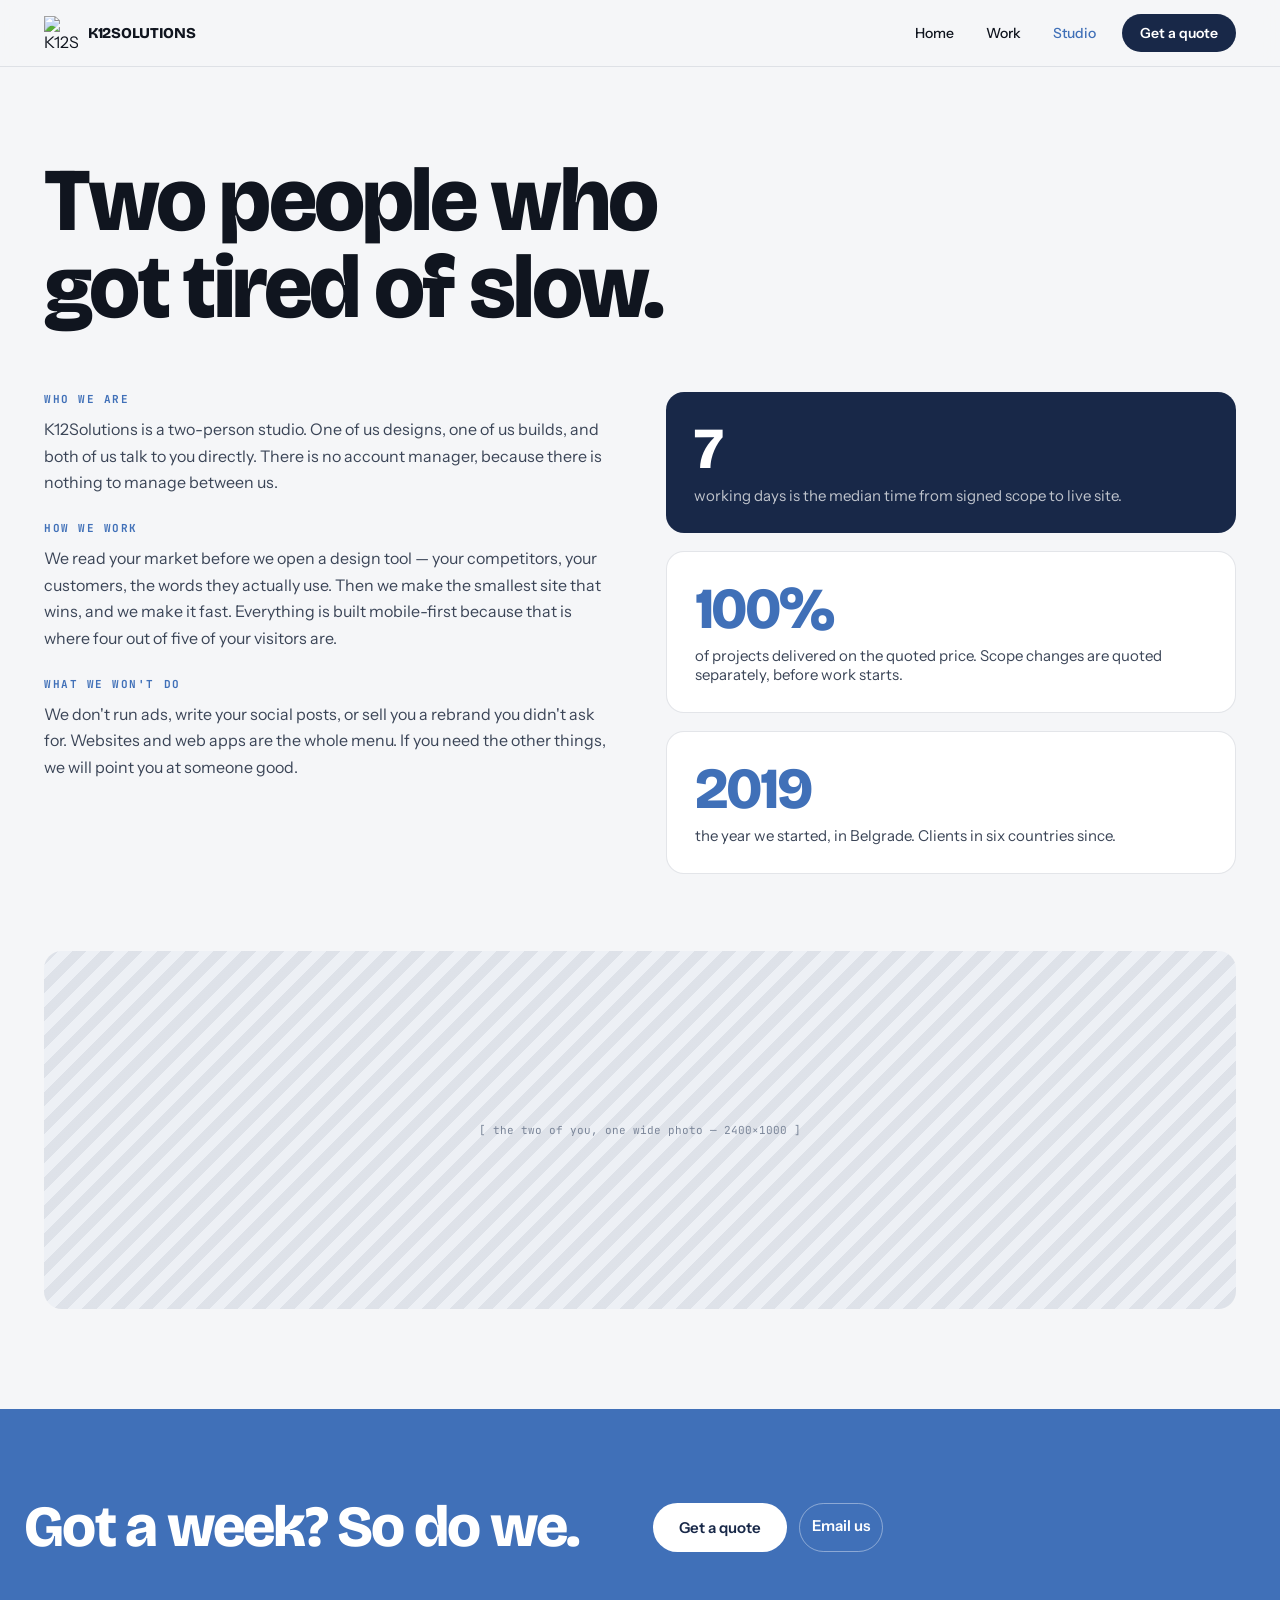
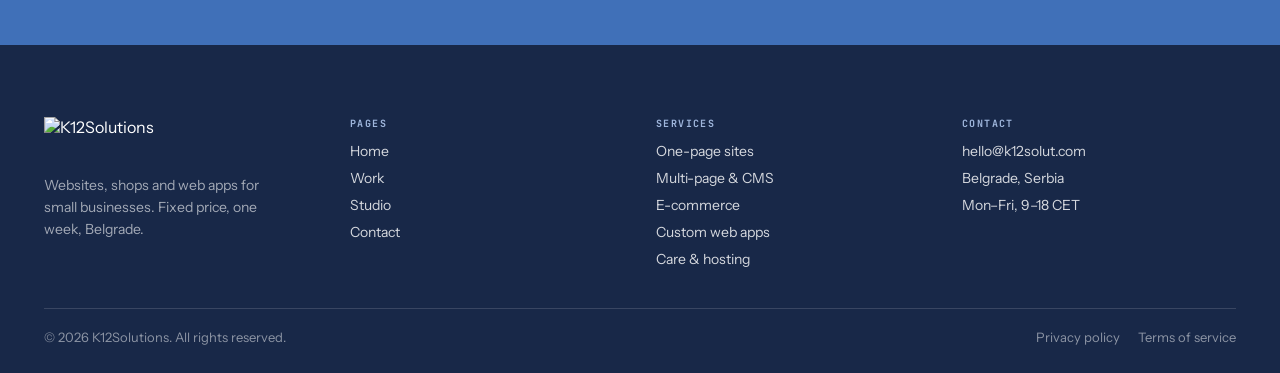
==== about.html @ 93b6abfe "Add files via upload" ====
<!DOCTYPE html>
<html lang="en">
<head>
<meta charset="utf-8">
<meta name="viewport" content="width=device-width, initial-scale=1">
<title>Studio — K12Solutions</title>
<meta name="description" content="About the two-person studio behind K12Solutions.">
<link rel="preconnect" href="https://fonts.googleapis.com">
<link rel="preconnect" href="https://fonts.gstatic.com" crossorigin>
<link href="https://fonts.googleapis.com/css2?family=Bricolage+Grotesque:opsz,wght@12..96,600;12..96,700;12..96,800&family=Instrument+Sans:wght@400;500;600&family=JetBrains+Mono:wght@500;700&display=swap" rel="stylesheet">
<link rel="stylesheet" href="style.css">
</head>
<body>
<div class="page-wrap">
<header class="site-header">
<div class="header-inner">
<a href="index.html" class="logo">
<img src="assets/k12-mark.png" alt="K12Solutions" class="logo-mark">
<span class="logo-text">K12SOLUTIONS</span>
</a>
<nav class="nav-desktop">
<a href="index.html" class="nav-link">Home</a>
<a href="work.html" class="nav-link">Work</a>
<a href="about.html" class="nav-link is-active">Studio</a>
<a href="contact.html" class="nav-cta">Get a quote</a>
</nav>
<button class="nav-toggle" aria-label="Toggle menu">
<span class="nav-toggle-bars">
<span class="nav-toggle-bar"></span>
<span class="nav-toggle-bar"></span>
<span class="nav-toggle-bar"></span>
</span>
</button>
</div>
<nav class="nav-mobile">
<a href="index.html" class="nav-mobile-link">Home</a>
<a href="work.html" class="nav-mobile-link">Work</a>
<a href="about.html" class="nav-mobile-link is-active">Studio</a>
<a href="contact.html" class="nav-mobile-cta">Get a quote</a>
</nav>
</header>
<main class="container page-main">
<h1 class="page-title about-title">Two people who got tired of slow.</h1>
<div class="about-grid">
<div class="about-col">
<div><div class="about-block-tag">Who we are</div><p class="about-block-text">K12Solutions is a two-person studio. One of us designs, one of us builds, and both of us talk to you directly. There is no account manager, because there is nothing to manage between us.</p></div>
<div><div class="about-block-tag">How we work</div><p class="about-block-text">We read your market before we open a design tool &mdash; your competitors, your customers, the words they actually use. Then we make the smallest site that wins, and we make it fast. Everything is built mobile-first because that is where four out of five of your visitors are.</p></div>
<div><div class="about-block-tag">What we won't do</div><p class="about-block-text">We don't run ads, write your social posts, or sell you a rebrand you didn't ask for. Websites and web apps are the whole menu. If you need the other things, we will point you at someone good.</p></div>
</div>
<div class="about-stats">
<div class="stat-card is-dark"><div class="stat-card-num">7</div><p class="stat-card-text">working days is the median time from signed scope to live site.</p></div>
<div class="stat-card is-light"><div class="stat-card-num">100%</div><p class="stat-card-text">of projects delivered on the quoted price. Scope changes are quoted separately, before work starts.</p></div>
<div class="stat-card is-light"><div class="stat-card-num">2019</div><p class="stat-card-text">the year we started, in Belgrade. Clients in six countries since.</p></div>
</div>
</div>
<div class="about-photo"><span class="about-photo-label">[ the two of you, one wide photo &mdash; 2400&times;1000 ]</span></div>
</main><section class="cta-section">
<div class="cta-inner">
<h2 class="cta-title">Got a week? So do we.</h2>
<div class="cta-actions">
<a href="contact.html" class="btn btn-light">Get a quote</a>
<a href="mailto:hello@k12solut.com" class="btn btn-outline-light">Email us</a>
</div>
</div>
</section>
<footer class="site-footer">
<div class="container footer-inner">
<div class="footer-grid">
<div>
<img src="assets/k12-wordmark-white.png" alt="K12Solutions" class="footer-logo">
<p class="footer-tagline">Websites, shops and web apps for small businesses. Fixed price, one week, Belgrade.</p>
</div>
<div>
<div class="footer-col-title">Pages</div>
<ul class="footer-links">
<li><a href="index.html">Home</a></li>
<li><a href="work.html">Work</a></li>
<li><a href="about.html">Studio</a></li>
<li><a href="contact.html">Contact</a></li>
</ul>
</div>
<div>
<div class="footer-col-title">Services</div>
<ul class="footer-links">
<li>One-page sites</li><li>Multi-page &amp; CMS</li><li>E-commerce</li><li>Custom web apps</li><li>Care &amp; hosting</li>
</ul>
</div>
<div>
<div class="footer-col-title">Contact</div>
<ul class="footer-links">
<li><a href="mailto:hello@k12solut.com">hello@k12solut.com</a></li>
<li>Belgrade, Serbia</li><li>Mon&ndash;Fri, 9&ndash;18 CET</li>
</ul>
</div>
</div>
<div class="footer-bottom">
<span>&copy; 2026 K12Solutions. All rights reserved.</span>
<span class="footer-legal"><a href="#">Privacy policy</a><a href="#">Terms of service</a></span>
</div>
</div>
</footer>
</div>
<script src="script.js"></script>
</body>
</html>
---- style.css ----
:root{
  --ink:#10151F; --ink-soft:#3B4557; --muted:#5A6478; --muted-2:#7A8598;
  --bg:#F5F6F8; --card:#fff; --line:rgba(24,40,72,.12); --line-soft:rgba(24,40,72,.1);
  --navy:#182848; --blue:#4070B8; --blue-pale:#9FB6DC; --blue-mist:#EDF0F5;
  --font-display:'Bricolage Grotesque',system-ui,sans-serif;
  --font-body:'Instrument Sans',system-ui,sans-serif;
  --font-mono:'JetBrains Mono',monospace;
}
*{box-sizing:border-box}
body{margin:0;background:var(--bg);color:var(--ink);font-family:var(--font-body);-webkit-font-smoothing:antialiased}
a{color:var(--blue);text-decoration:none}
a:hover{color:var(--navy)}
h1,h2,h3,h4{margin:0;font-family:var(--font-display);font-weight:800;letter-spacing:-.03em;line-height:.98;text-wrap:balance}
p{margin:0;text-wrap:pretty}
ul{margin:0;padding:0;list-style:none}
img{max-width:100%}
.page-wrap{max-width:100%;overflow-x:hidden}
.container{max-width:1240px;margin:0 auto;padding:0 24px}
.btn{display:inline-block;font-size:15px;font-weight:600;padding:15px 26px;border-radius:999px;cursor:pointer;border:0;text-align:center}
.btn-primary{color:#fff;background:var(--blue)}
.btn-primary:hover{background:var(--navy);color:#fff}
.btn-secondary{color:var(--navy);border:1.5px solid rgba(24,40,72,.2);background:transparent;padding:13.5px 24.5px}
.btn-secondary:hover{border-color:var(--navy);background:#fff;color:var(--navy)}
.btn-light{color:var(--navy);background:#fff}
.btn-light:hover{background:var(--blue-pale);color:var(--navy)}
.btn-outline-light{color:#fff;border:1.5px solid rgba(255,255,255,.4);background:transparent;padding:12px}
.btn-outline-light:hover{background:#fff;color:var(--navy)}
.tag{font-family:var(--font-mono);font-size:11px;font-weight:700;letter-spacing:.14em;text-transform:uppercase;color:var(--blue)}
.tag-light{color:var(--blue-pale)}

/* Header */
.site-header{position:sticky;top:0;z-index:50;background:rgba(245,246,248,.88);backdrop-filter:blur(14px);border-bottom:1px solid var(--line-soft)}
.header-inner{max-width:1240px;margin:0 auto;padding:14px clamp(14px,4vw,24px);display:flex;align-items:center;justify-content:space-between;gap:12px 20px;flex-wrap:wrap;row-gap:8px}
.logo{display:flex;align-items:center;gap:10px;color:var(--ink);flex:none}
.logo-mark{width:34px;height:34px;display:block}
.logo-text{font-family:var(--font-display);font-weight:800;font-size:15px;letter-spacing:-.02em}
.nav-desktop{display:flex;align-items:center;gap:8px;flex-wrap:wrap;flex:1;justify-content:flex-end;min-width:0}
.nav-link{font-size:14px;font-weight:500;color:var(--ink);padding:8px 12px;border-radius:8px}
.nav-link:hover{background:rgba(64,112,184,.1);color:var(--blue)}
.nav-link.is-active{color:var(--blue)}
.nav-cta{margin-left:6px;font-size:14px;font-weight:600;color:#fff;background:var(--navy);padding:10px 18px;border-radius:999px}
.nav-cta:hover{background:var(--blue);color:#fff}
.nav-toggle{display:none;align-items:center;justify-content:center;width:40px;height:40px;border-radius:8px;border:1px solid rgba(24,40,72,.16);background:#fff;cursor:pointer;flex:none}
.nav-toggle-bars{display:flex;flex-direction:column;gap:5px;width:18px}
.nav-toggle-bar{height:2px;background:var(--navy);border-radius:2px;transition:transform .2s,opacity .2s}
.nav-mobile{display:none;flex-direction:column;padding:8px 16px 16px;border-top:1px solid var(--line-soft);background:var(--bg)}
.nav-mobile-link{font-size:16px;font-weight:500;color:var(--ink);padding:14px 8px;border-radius:8px}
.nav-mobile-link:hover{background:rgba(64,112,184,.1);color:var(--blue)}
.nav-mobile-cta{margin-top:6px;text-align:center;font-size:15px;font-weight:600;color:#fff;background:var(--navy);padding:13px 18px;border-radius:999px}
.nav-mobile-cta:hover{background:var(--blue);color:#fff}
body.menu-open .nav-mobile{display:flex}
@media (max-width:840px){
  .nav-desktop{display:none}
  .nav-toggle{display:flex}
}

/* Hero */
.hero{padding:clamp(48px,8vw,104px) 24px clamp(32px,5vw,56px)}
.hero-badge{display:flex;align-items:center;gap:10px;margin-bottom:26px}
.hero-dot{width:7px;height:7px;border-radius:50%;background:var(--blue)}
.hero-title{font-size:clamp(44px,8.6vw,116px);max-width:14ch}
.hero-row{display:grid;grid-template-columns:repeat(auto-fit,minmax(260px,1fr));gap:28px;margin-top:34px;align-items:end}
.hero-lede{font-size:clamp(16px,1.5vw,19px);line-height:1.5;color:var(--ink-soft);max-width:46ch}
.hero-actions{display:flex;gap:12px;flex-wrap:wrap}

/* Feature banner */
.feature-banner{position:relative;border-radius:20px;overflow:hidden;background:var(--navy);color:#fff}
.feature-media{height:clamp(240px,38vw,460px);background-image:repeating-linear-gradient(135deg,rgba(255,255,255,.05) 0 10px,rgba(255,255,255,0) 10px 20px);display:flex;align-items:center;justify-content:center}
.feature-media-label{font-family:var(--font-mono);font-size:12px;letter-spacing:.1em;color:rgba(255,255,255,.45);text-align:center;padding:0 20px}
.feature-content{padding:clamp(20px,3vw,34px);display:grid;grid-template-columns:repeat(auto-fit,minmax(220px,1fr));gap:20px;align-items:end;border-top:1px solid rgba(255,255,255,.12)}
.feature-tag{font-family:var(--font-mono);font-size:11px;font-weight:700;letter-spacing:.14em;text-transform:uppercase;color:var(--blue-pale);margin-bottom:8px}
.feature-title{font-size:clamp(28px,3.4vw,44px)}
.feature-text{margin-top:10px;font-size:15px;line-height:1.55;color:rgba(255,255,255,.72);max-width:48ch}
.feature-stats{display:flex;gap:26px;flex-wrap:wrap;justify-content:flex-start}
.stat{}
.stat-num{font-family:var(--font-display);font-weight:800;font-size:34px;letter-spacing:-.03em}
.stat-label{font-family:var(--font-mono);font-size:10px;letter-spacing:.12em;text-transform:uppercase;color:var(--blue-pale);margin-top:4px}
.feature-link{align-self:center}

/* Marquee */
.marquee-section{overflow:hidden;padding:clamp(34px,5vw,58px) 0;border-bottom:1px solid var(--line-soft);margin-top:clamp(34px,5vw,58px)}
.marquee-track{display:flex;width:max-content;animation:k12marquee 38s linear infinite}
.marquee-group{display:flex;gap:52px;padding-right:52px;font-family:var(--font-display);font-weight:700;font-size:clamp(20px,2.4vw,30px);letter-spacing:-.02em;color:rgba(24,40,72,.28);white-space:nowrap;align-items:center}
.marquee-dot{color:var(--blue)}
@keyframes k12marquee{from{transform:translateX(0)}to{transform:translateX(-50%)}}

/* Recent work list (home) */
.work-section{padding:clamp(56px,8vw,110px) 24px}
.work-header{display:flex;align-items:baseline;justify-content:space-between;gap:20px;flex-wrap:wrap;margin-bottom:8px}
.work-header-title{font-size:clamp(34px,5.2vw,68px)}
.work-all-link{font-family:var(--font-mono);font-size:12px;font-weight:700;letter-spacing:.1em;text-transform:uppercase}
.work-list{margin-top:34px;border-top:1px solid var(--line)}
.work-row{border-bottom:1px solid var(--line)}
.work-link{display:grid;grid-template-columns:minmax(0,1.4fr) minmax(0,1fr) auto;gap:20px;align-items:center;padding:22px 4px;color:var(--ink);border-radius:8px}
.work-link:hover{background:#fff;color:var(--ink)}
.work-name{font-family:var(--font-display);font-weight:700;font-size:clamp(20px,2.6vw,30px);letter-spacing:-.03em}
.work-meta{font-size:14px;color:var(--muted)}
.work-time{font-family:var(--font-mono);font-size:12px;color:var(--blue);white-space:nowrap}

/* Week/process section */
.week-section{background:#fff;border-top:1px solid var(--line-soft);border-bottom:1px solid var(--line-soft)}
.week-inner{padding:clamp(56px,8vw,110px) 24px}
.week-title{font-size:clamp(34px,5.2vw,68px);max-width:18ch}
.week-grid{display:grid;grid-template-columns:repeat(auto-fit,minmax(260px,1fr));gap:clamp(24px,3vw,44px);margin-top:clamp(34px,5vw,60px)}
.week-item{border-top:2px solid var(--navy);padding-top:18px}
.week-item.is-blue{border-top-color:var(--blue)}
.week-item.is-pale{border-top-color:var(--blue-pale)}
.week-num{font-family:var(--font-display);font-weight:800;font-size:clamp(56px,7vw,86px);letter-spacing:-.05em;line-height:.85;color:var(--navy)}
.week-item.is-blue .week-num{color:var(--blue)}
.week-item.is-pale .week-num{color:var(--blue-pale)}
.week-heading{font-size:22px;margin-top:16px}
.week-text{margin-top:10px;font-size:15px;line-height:1.6;color:var(--ink-soft)}

/* Value section */
.value-section{padding:clamp(56px,8vw,110px) 24px}
.value-grid{display:grid;grid-template-columns:repeat(auto-fit,minmax(280px,1fr));gap:clamp(28px,4vw,64px)}
.value-title{font-size:clamp(30px,4.4vw,54px);max-width:16ch}
.value-text{margin-top:18px;font-size:16px;line-height:1.6;color:var(--ink-soft);max-width:44ch}
.value-list{display:flex;flex-direction:column;gap:2px;background:var(--line);border-radius:14px;overflow:hidden}
.value-row{background:var(--bg);padding:22px 24px}
.value-row-label{font-family:var(--font-mono);font-size:11px;font-weight:700;letter-spacing:.12em;text-transform:uppercase;color:var(--blue)}
.value-row-text{margin-top:8px;font-size:15px;line-height:1.55;color:var(--ink-soft)}

/* Pricing */
.pricing-section{background:var(--navy);color:#fff}
.pricing-inner{padding:clamp(56px,8vw,110px) 24px}
.pricing-title{font-size:clamp(34px,5.2vw,68px)}
.pricing-grid{display:grid;grid-template-columns:repeat(auto-fit,minmax(260px,1fr));gap:18px;margin-top:clamp(34px,5vw,56px)}
.price-card{background:rgba(255,255,255,.06);border:1px solid rgba(255,255,255,.14);border-radius:16px;padding:26px;display:flex;flex-direction:column}
.price-card.is-featured{background:var(--blue);border-color:var(--blue);position:relative}
.price-badge{position:absolute;top:-11px;left:26px;background:#fff;color:var(--navy);font-family:var(--font-mono);font-size:10px;font-weight:700;letter-spacing:.12em;text-transform:uppercase;padding:5px 10px;border-radius:999px}
.price-plan{font-family:var(--font-mono);font-size:11px;font-weight:700;letter-spacing:.14em;text-transform:uppercase;color:var(--blue-pale)}
.price-card.is-featured .price-plan{color:#D6E2F5}
.price-amount{font-family:var(--font-display);font-weight:800;font-size:44px;letter-spacing:-.04em;margin-top:14px}
.price-desc{margin-top:8px;font-size:14px;line-height:1.5;color:rgba(255,255,255,.66)}
.price-card.is-featured .price-desc{color:#EAF1FB}
.price-features{margin-top:20px;display:flex;flex-direction:column;gap:10px;font-size:14px;color:rgba(255,255,255,.86)}
.price-card.is-featured .price-features{color:#fff}
.price-cta{margin-top:24px;text-align:center}
.pricing-note{margin-top:22px;font-family:var(--font-mono);font-size:12px;color:var(--blue-pale)}

/* FAQ */
.faq-section{padding:clamp(56px,8vw,110px) 24px}
.faq-title{font-size:clamp(34px,5.2vw,68px)}
.faq-list{margin-top:clamp(30px,4vw,48px);border-top:1px solid var(--line)}
.faq-item{border-bottom:1px solid var(--line)}
.faq-question{width:100%;display:flex;align-items:center;justify-content:space-between;gap:20px;background:none;border:0;padding:22px 4px;cursor:pointer;text-align:left;font-family:var(--font-display);font-weight:700;font-size:clamp(17px,2.1vw,24px);letter-spacing:-.02em;color:var(--ink)}
.faq-sign{font-family:var(--font-mono);font-size:20px;color:var(--blue);flex:none}
.faq-answer{padding:0 4px 24px;max-width:64ch;font-size:15px;line-height:1.65;color:var(--ink-soft);display:none}
.faq-item.is-open .faq-answer{display:block}

/* CTA band */
.cta-section{background:var(--blue);color:#fff}
.cta-inner{padding:clamp(48px,7vw,90px) 24px;display:grid;grid-template-columns:repeat(auto-fit,minmax(260px,1fr));gap:26px;align-items:center}
.cta-title{font-size:clamp(30px,4.6vw,58px);max-width:16ch}
.cta-actions{display:flex;gap:12px;flex-wrap:wrap;justify-content:flex-start}

/* Footer */
.site-footer{background:var(--navy);color:#fff}
.footer-inner{padding:clamp(40px,6vw,72px) 24px 28px}
.footer-grid{display:grid;grid-template-columns:repeat(auto-fit,minmax(200px,1fr));gap:32px;align-items:start}
.footer-logo{height:44px;display:block}
.footer-tagline{margin-top:14px;font-size:14px;line-height:1.55;color:rgba(255,255,255,.6);max-width:32ch}
.footer-col-title{font-family:var(--font-mono);font-size:10px;font-weight:700;letter-spacing:.14em;text-transform:uppercase;color:var(--blue-pale);margin-bottom:12px}
.footer-links{display:flex;flex-direction:column;gap:9px;font-size:14px}
.footer-links a{color:rgba(255,255,255,.82)}
.footer-links a:hover{color:#fff}
.footer-links li{color:rgba(255,255,255,.82)}
.footer-bottom{margin-top:40px;padding-top:20px;border-top:1px solid rgba(255,255,255,.14);display:flex;flex-wrap:wrap;gap:16px;justify-content:space-between;font-size:13px;color:rgba(255,255,255,.5)}
.footer-legal{display:flex;gap:18px}
.footer-legal a{color:rgba(255,255,255,.5)}
.footer-legal a:hover{color:#fff}

/* Page header (work/about/contact/case) */
.page-main{padding:clamp(48px,7vw,92px) 24px clamp(56px,8vw,100px)}
.page-title{font-size:clamp(40px,7vw,96px)}
.page-lede{margin-top:18px;font-size:clamp(16px,1.5vw,19px);line-height:1.5;color:var(--ink-soft);max-width:52ch}

/* Work grid (work page) */
.work-cards{display:grid;grid-template-columns:repeat(auto-fit,minmax(300px,1fr));gap:clamp(18px,2.4vw,28px);margin-top:clamp(36px,5vw,64px)}
.work-card{background:#fff;border:1px solid var(--line);border-radius:18px;overflow:hidden;display:flex;flex-direction:column;cursor:pointer;color:inherit}
.work-card:hover{border-color:var(--blue)}
.work-card-media{height:220px;background-color:var(--blue-mist);background-image:repeating-linear-gradient(135deg,rgba(24,40,72,.07) 0 10px,rgba(24,40,72,0) 10px 20px);display:flex;align-items:center;justify-content:center}
.work-card-media-label{font-family:var(--font-mono);font-size:11px;color:var(--muted-2)}
.work-card-body{padding:24px;display:flex;flex-direction:column;flex:1}
.work-card-tag{font-family:var(--font-mono);font-size:11px;font-weight:700;letter-spacing:.12em;text-transform:uppercase;color:var(--blue)}
.work-card-title{font-size:26px;margin-top:10px}
.work-card-text{margin-top:10px;font-size:15px;line-height:1.6;color:var(--ink-soft);flex:1}
.work-card-stats{display:flex;gap:22px;margin-top:18px;padding-top:16px;border-top:1px solid var(--line-soft)}
.work-card-stat-label{font-family:var(--font-mono);font-size:10px;letter-spacing:.1em;text-transform:uppercase;color:var(--muted-2)}
.work-card-stat-value{font-weight:600;font-size:15px;margin-top:3px}

/* About page */
.about-title{max-width:16ch}
.about-grid{display:grid;grid-template-columns:repeat(auto-fit,minmax(280px,1fr));gap:clamp(28px,4vw,64px);margin-top:clamp(34px,5vw,60px)}
.about-col{display:flex;flex-direction:column;gap:26px}
.about-block-tag{font-family:var(--font-mono);font-size:11px;font-weight:700;letter-spacing:.14em;text-transform:uppercase;color:var(--blue);margin-bottom:10px}
.about-block-text{font-size:16px;line-height:1.65;color:var(--ink-soft)}
.about-stats{display:flex;flex-direction:column;gap:18px}
.stat-card{border-radius:18px;padding:28px}
.stat-card.is-dark{background:var(--navy);color:#fff}
.stat-card.is-light{background:#fff;border:1px solid var(--line)}
.stat-card-num{font-family:var(--font-display);font-weight:800;font-size:clamp(38px,5vw,58px);letter-spacing:-.04em;line-height:1}
.stat-card.is-light .stat-card-num{color:var(--blue)}
.stat-card-text{margin-top:8px;font-size:15px}
.stat-card.is-dark .stat-card-text{color:rgba(255,255,255,.72)}
.stat-card.is-light .stat-card-text{color:var(--ink-soft)}
.about-photo{margin-top:clamp(40px,6vw,80px);height:clamp(200px,28vw,380px);border-radius:18px;background-color:var(--blue-mist);background-image:repeating-linear-gradient(135deg,rgba(24,40,72,.07) 0 10px,rgba(24,40,72,0) 10px 20px);display:flex;align-items:center;justify-content:center}
.about-photo-label{font-family:var(--font-mono);font-size:11px;color:var(--muted-2);text-align:center;padding:0 20px}

/* Contact page */
.contact-grid{display:grid;grid-template-columns:repeat(auto-fit,minmax(300px,1fr));gap:clamp(28px,4vw,64px);align-items:start}
.contact-title{max-width:12ch}
.contact-lede{margin-top:18px;font-size:16px;line-height:1.6;color:var(--ink-soft);max-width:44ch}
.contact-info{margin-top:32px;display:flex;flex-direction:column;gap:14px}
.info-label{font-family:var(--font-mono);font-size:10px;letter-spacing:.12em;text-transform:uppercase;color:var(--muted-2)}
.info-email{font-family:var(--font-display);font-weight:700;font-size:clamp(20px,2.4vw,28px);letter-spacing:-.02em}
.info-value{font-weight:500;font-size:16px;margin-top:2px}
.contact-form{background:#fff;border:1px solid var(--line);border-radius:18px;padding:clamp(22px,3vw,34px);display:flex;flex-direction:column;gap:16px}
.form-group{display:flex;flex-direction:column;gap:7px}
.form-label{font-family:var(--font-mono);font-size:10px;font-weight:700;letter-spacing:.12em;text-transform:uppercase;color:var(--muted-2)}
.form-input,.form-textarea{font-family:var(--font-body);font-size:15px;padding:13px 14px;border:1px solid rgba(24,40,72,.18);border-radius:10px;background:#F8F9FB;color:var(--ink);outline:none}
.form-input:focus,.form-textarea:focus{border-color:var(--blue);background:#fff}
.form-textarea{resize:vertical}
.kind-picker{display:flex;gap:8px;flex-wrap:wrap}
.kind-btn{font-family:var(--font-body);font-size:13px;font-weight:600;padding:9px 15px;border-radius:999px;cursor:pointer;border:1.5px solid rgba(24,40,72,.18);background:#F8F9FB;color:var(--ink)}
.kind-btn:hover{border-color:var(--blue)}
.kind-btn.is-active{background:var(--blue);border-color:var(--blue);color:#fff}
.form-submit{margin-top:4px;font-family:var(--font-body);font-size:15px;font-weight:600;color:#fff;background:var(--blue);border:0;padding:15px;border-radius:999px;cursor:pointer}
.form-submit:hover{background:var(--navy)}

/* Case study page */
.case-hero{padding:clamp(32px,5vw,56px) 24px clamp(28px,4vw,44px)}
.case-back{font-family:var(--font-mono);font-size:11px;font-weight:700;letter-spacing:.14em;text-transform:uppercase;color:var(--blue)}
.case-title{font-size:clamp(44px,8vw,104px);margin-top:22px}
.case-lede{margin-top:20px;font-size:clamp(17px,1.8vw,22px);line-height:1.5;color:var(--ink-soft);max-width:54ch}
.case-meta-grid{display:grid;grid-template-columns:repeat(auto-fit,minmax(150px,1fr));gap:1px;background:var(--line);border-top:1px solid var(--line);border-bottom:1px solid var(--line)}
.case-meta-item{background:var(--bg);padding:18px 4px}
.case-meta-label{font-family:var(--font-mono);font-size:10px;letter-spacing:.12em;text-transform:uppercase;color:var(--muted-2)}
.case-meta-value{font-weight:600;font-size:15px;margin-top:5px}
.case-media-wrap{padding:clamp(28px,4vw,44px) 24px 0}
.case-media{border-radius:20px;overflow:hidden;background-color:var(--navy);background-image:repeating-linear-gradient(135deg,rgba(255,255,255,.05) 0 10px,rgba(255,255,255,0) 10px 20px);height:clamp(240px,40vw,520px);display:flex;align-items:center;justify-content:center}
.case-media-label{font-family:var(--font-mono);font-size:12px;letter-spacing:.1em;color:rgba(255,255,255,.45);text-align:center;padding:0 20px}
.case-section{padding:clamp(56px,8vw,104px) 24px}
.case-section.on-white{background:#fff;border-top:1px solid var(--line-soft);border-bottom:1px solid var(--line-soft)}
.case-section.on-navy{background:var(--navy);color:#fff;padding:0}
.case-section-tag{font-family:var(--font-mono);font-size:11px;font-weight:700;letter-spacing:.14em;text-transform:uppercase;color:var(--blue);margin-bottom:16px}
.case-section.on-navy .case-section-tag{color:var(--blue-pale)}
.problem-grid{display:grid;grid-template-columns:repeat(auto-fit,minmax(280px,1fr));gap:clamp(28px,4vw,64px);align-items:start}
.problem-title{font-size:clamp(30px,4.2vw,52px);max-width:15ch}
.problem-text{font-size:17px;line-height:1.7;color:var(--ink-soft)}
.approach-title{font-size:clamp(30px,4.6vw,60px);max-width:18ch}
.approach-grid{display:grid;grid-template-columns:repeat(auto-fit,minmax(250px,1fr));gap:clamp(24px,3vw,44px);margin-top:clamp(32px,5vw,56px)}
.approach-item{border-top:2px solid var(--navy);padding-top:18px}
.approach-label{font-family:var(--font-mono);font-size:10px;font-weight:700;letter-spacing:.12em;text-transform:uppercase;color:var(--muted-2)}
.approach-heading{font-size:21px;margin-top:12px}
.approach-text{margin-top:10px;font-size:15px;line-height:1.6;color:var(--ink-soft)}
.days-title{font-size:clamp(30px,4.6vw,60px);max-width:16ch}
.days-list{margin-top:clamp(32px,5vw,56px);display:flex;flex-direction:column}
.day-row{display:grid;grid-template-columns:minmax(90px,140px) minmax(0,1fr);gap:clamp(16px,3vw,44px);padding:26px 0;border-top:1px solid var(--line)}
.day-range{font-family:var(--font-mono);font-size:12px;font-weight:700;letter-spacing:.08em;text-transform:uppercase;color:var(--blue);padding-top:4px}
.day-heading{font-size:clamp(19px,2.2vw,26px)}
.day-text{margin-top:9px;font-size:15px;line-height:1.65;color:var(--ink-soft);max-width:62ch}
.decisions-title{font-size:clamp(30px,4.6vw,60px);max-width:18ch}
.decisions-list{display:flex;flex-direction:column;gap:clamp(28px,4vw,52px);margin-top:clamp(32px,5vw,56px)}
.decision-row{display:grid;grid-template-columns:repeat(auto-fit,minmax(280px,1fr));gap:clamp(24px,3vw,44px);align-items:center}
.decision-heading{font-size:clamp(22px,2.6vw,30px);max-width:18ch}
.decision-text{margin-top:12px;font-size:16px;line-height:1.65;color:var(--ink-soft)}
.decision-media{border-radius:16px;height:clamp(190px,22vw,280px);background-color:var(--blue-mist);background-image:repeating-linear-gradient(135deg,rgba(24,40,72,.07) 0 10px,rgba(24,40,72,0) 10px 20px);display:flex;align-items:center;justify-content:center}
.decision-media-label{font-family:var(--font-mono);font-size:11px;color:var(--muted-2);text-align:center;padding:0 16px}
.results-inner{padding:clamp(56px,8vw,104px) 24px}
.results-grid{display:grid;grid-template-columns:repeat(auto-fit,minmax(200px,1fr));gap:clamp(24px,3vw,44px);margin-top:clamp(24px,3vw,40px)}
.result-item{border-top:2px solid rgba(255,255,255,.24);padding-top:18px}
.result-num{font-family:var(--font-display);font-weight:800;font-size:clamp(44px,6vw,76px);letter-spacing:-.045em;line-height:.92}
.result-label{margin-top:10px;font-size:15px;color:rgba(255,255,255,.66);max-width:24ch}
.quote-block{margin:clamp(40px,6vw,72px) 0 0;padding-left:clamp(16px,2vw,26px);border-left:3px solid var(--blue);max-width:60ch}
.quote-text{font-family:var(--font-display);font-weight:600;font-size:clamp(20px,2.6vw,32px);line-height:1.3;letter-spacing:-.02em}
.quote-footer{margin-top:16px;font-family:var(--font-mono);font-size:11px;letter-spacing:.12em;text-transform:uppercase;color:var(--blue-pale)}
.live-link{display:inline-block;margin-top:clamp(30px,4vw,46px)}
.next-case-tag{font-family:var(--font-mono);font-size:10px;font-weight:700;letter-spacing:.14em;text-transform:uppercase;color:var(--muted-2);margin-bottom:14px}
.next-case-link{display:grid;grid-template-columns:minmax(0,1fr) auto;gap:20px;align-items:center;padding:26px 4px;border-top:1px solid var(--line);border-bottom:1px solid var(--line);color:var(--ink)}
.next-case-link:hover{background:#fff;color:var(--ink)}
.next-case-name{display:block;font-family:var(--font-display);font-weight:800;font-size:clamp(26px,4vw,48px);letter-spacing:-.03em}
.next-case-meta{display:block;margin-top:8px;font-size:14px;color:var(--muted)}
.next-case-arrow{font-family:var(--font-mono);font-size:13px;color:var(--blue)}
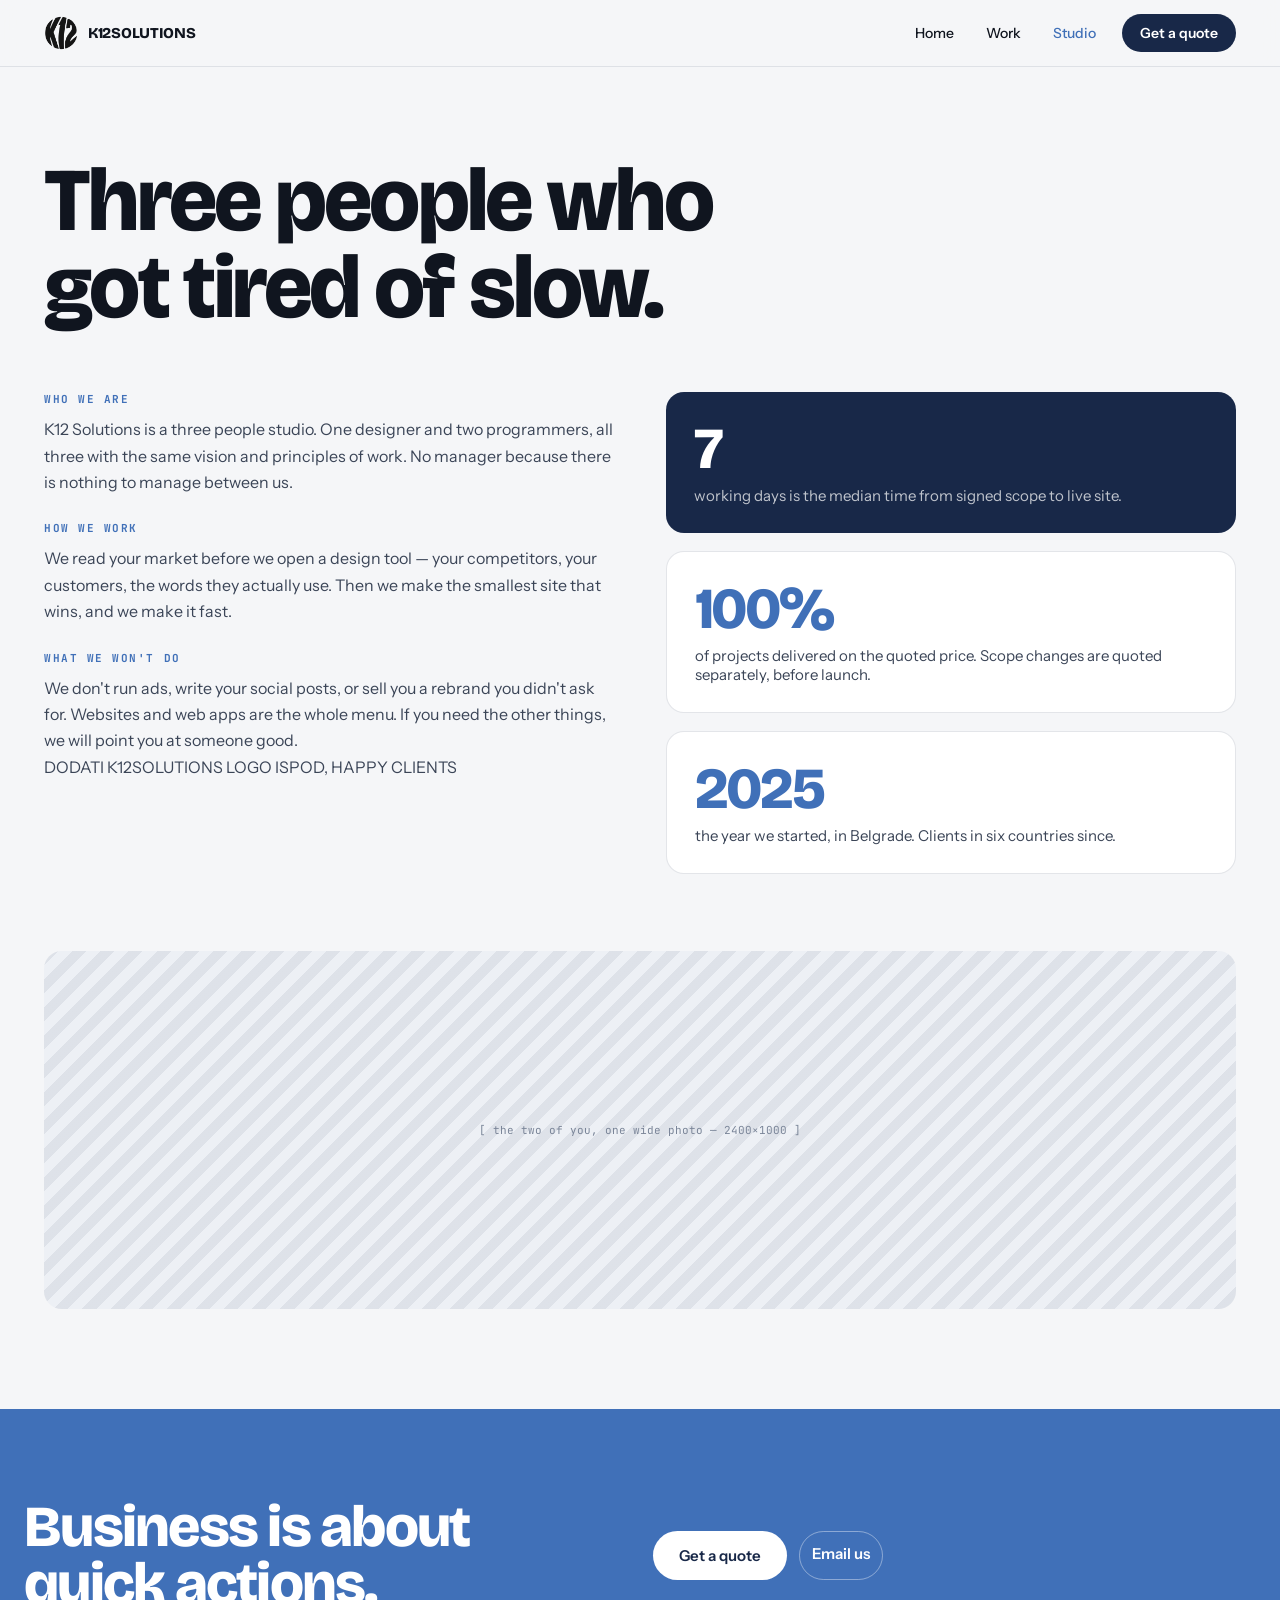
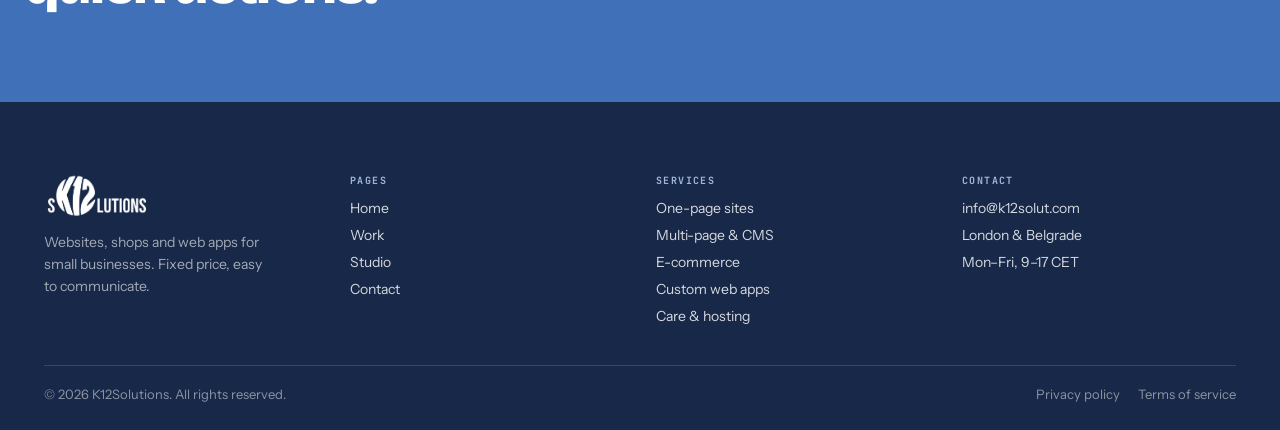
==== commit 491f2281: "Updated all the files Files v1.1 - Text changes mostly." ====
--- a/about.html
+++ b/about.html
@@ -40,23 +40,23 @@
 </nav>
 </header>
 <main class="container page-main">
-<h1 class="page-title about-title">Two people who got tired of slow.</h1>
+<h1 class="page-title about-title">Three people who got tired of slow.</h1>
 <div class="about-grid">
 <div class="about-col">
-<div><div class="about-block-tag">Who we are</div><p class="about-block-text">K12Solutions is a two-person studio. One of us designs, one of us builds, and both of us talk to you directly. There is no account manager, because there is nothing to manage between us.</p></div>
-<div><div class="about-block-tag">How we work</div><p class="about-block-text">We read your market before we open a design tool &mdash; your competitors, your customers, the words they actually use. Then we make the smallest site that wins, and we make it fast. Everything is built mobile-first because that is where four out of five of your visitors are.</p></div>
-<div><div class="about-block-tag">What we won't do</div><p class="about-block-text">We don't run ads, write your social posts, or sell you a rebrand you didn't ask for. Websites and web apps are the whole menu. If you need the other things, we will point you at someone good.</p></div>
+<div><div class="about-block-tag">Who we are</div><p class="about-block-text">K12 Solutions is a three people studio. One designer and two programmers, all three with the same vision and principles of work. No manager because there is nothing to manage between us.</p></div>
+<div><div class="about-block-tag">How we work</div><p class="about-block-text">We read your market before we open a design tool &mdash; your competitors, your customers, the words they actually use. Then we make the smallest site that wins, and we make it fast.</p></div>
+<div><div class="about-block-tag">What we won't do</div><p class="about-block-text">We don't run ads, write your social posts, or sell you a rebrand you didn't ask for. Websites and web apps are the whole menu. If you need the other things, we will point you at someone good.</p><p class="about-block-text">DODATI K12SOLUTIONS LOGO ISPOD, HAPPY CLIENTS</p></div>
 </div>
 <div class="about-stats">
 <div class="stat-card is-dark"><div class="stat-card-num">7</div><p class="stat-card-text">working days is the median time from signed scope to live site.</p></div>
-<div class="stat-card is-light"><div class="stat-card-num">100%</div><p class="stat-card-text">of projects delivered on the quoted price. Scope changes are quoted separately, before work starts.</p></div>
-<div class="stat-card is-light"><div class="stat-card-num">2019</div><p class="stat-card-text">the year we started, in Belgrade. Clients in six countries since.</p></div>
+<div class="stat-card is-light"><div class="stat-card-num">100%</div><p class="stat-card-text">of projects delivered on the quoted price. Scope changes are quoted separately, before launch.</p></div>
+<div class="stat-card is-light"><div class="stat-card-num">2025</div><p class="stat-card-text">the year we started, in Belgrade. Clients in six countries since.</p></div>
 </div>
 </div>
 <div class="about-photo"><span class="about-photo-label">[ the two of you, one wide photo &mdash; 2400&times;1000 ]</span></div>
 </main><section class="cta-section">
 <div class="cta-inner">
-<h2 class="cta-title">Got a week? So do we.</h2>
+<h2 class="cta-title">Business is about quick actions.</h2>
 <div class="cta-actions">
 <a href="contact.html" class="btn btn-light">Get a quote</a>
 <a href="mailto:hello@k12solut.com" class="btn btn-outline-light">Email us</a>
@@ -68,7 +68,7 @@
 <div class="footer-grid">
 <div>
 <img src="assets/k12-wordmark-white.png" alt="K12Solutions" class="footer-logo">
-<p class="footer-tagline">Websites, shops and web apps for small businesses. Fixed price, one week, Belgrade.</p>
+<p class="footer-tagline">Websites, shops and web apps for small businesses. Fixed price, easy to communicate.</p>
 </div>
 <div>
 <div class="footer-col-title">Pages</div>
@@ -88,8 +88,8 @@
 <div>
 <div class="footer-col-title">Contact</div>
 <ul class="footer-links">
-<li><a href="mailto:hello@k12solut.com">hello@k12solut.com</a></li>
-<li>Belgrade, Serbia</li><li>Mon&ndash;Fri, 9&ndash;18 CET</li>
+<li><a href="mailto:hello@k12solut.com">info@k12solut.com</a></li>
+<li>London &amp; Belgrade</li><li>Mon&ndash;Fri, 9&ndash;17 CET</li>
 </ul>
 </div>
 </div>
--- a/style.css
+++ b/style.css
@@ -283,4 +283,3 @@
 .next-case-name{display:block;font-family:var(--font-display);font-weight:800;font-size:clamp(26px,4vw,48px);letter-spacing:-.03em}
 .next-case-meta{display:block;margin-top:8px;font-size:14px;color:var(--muted)}
 .next-case-arrow{font-family:var(--font-mono);font-size:13px;color:var(--blue)}
-
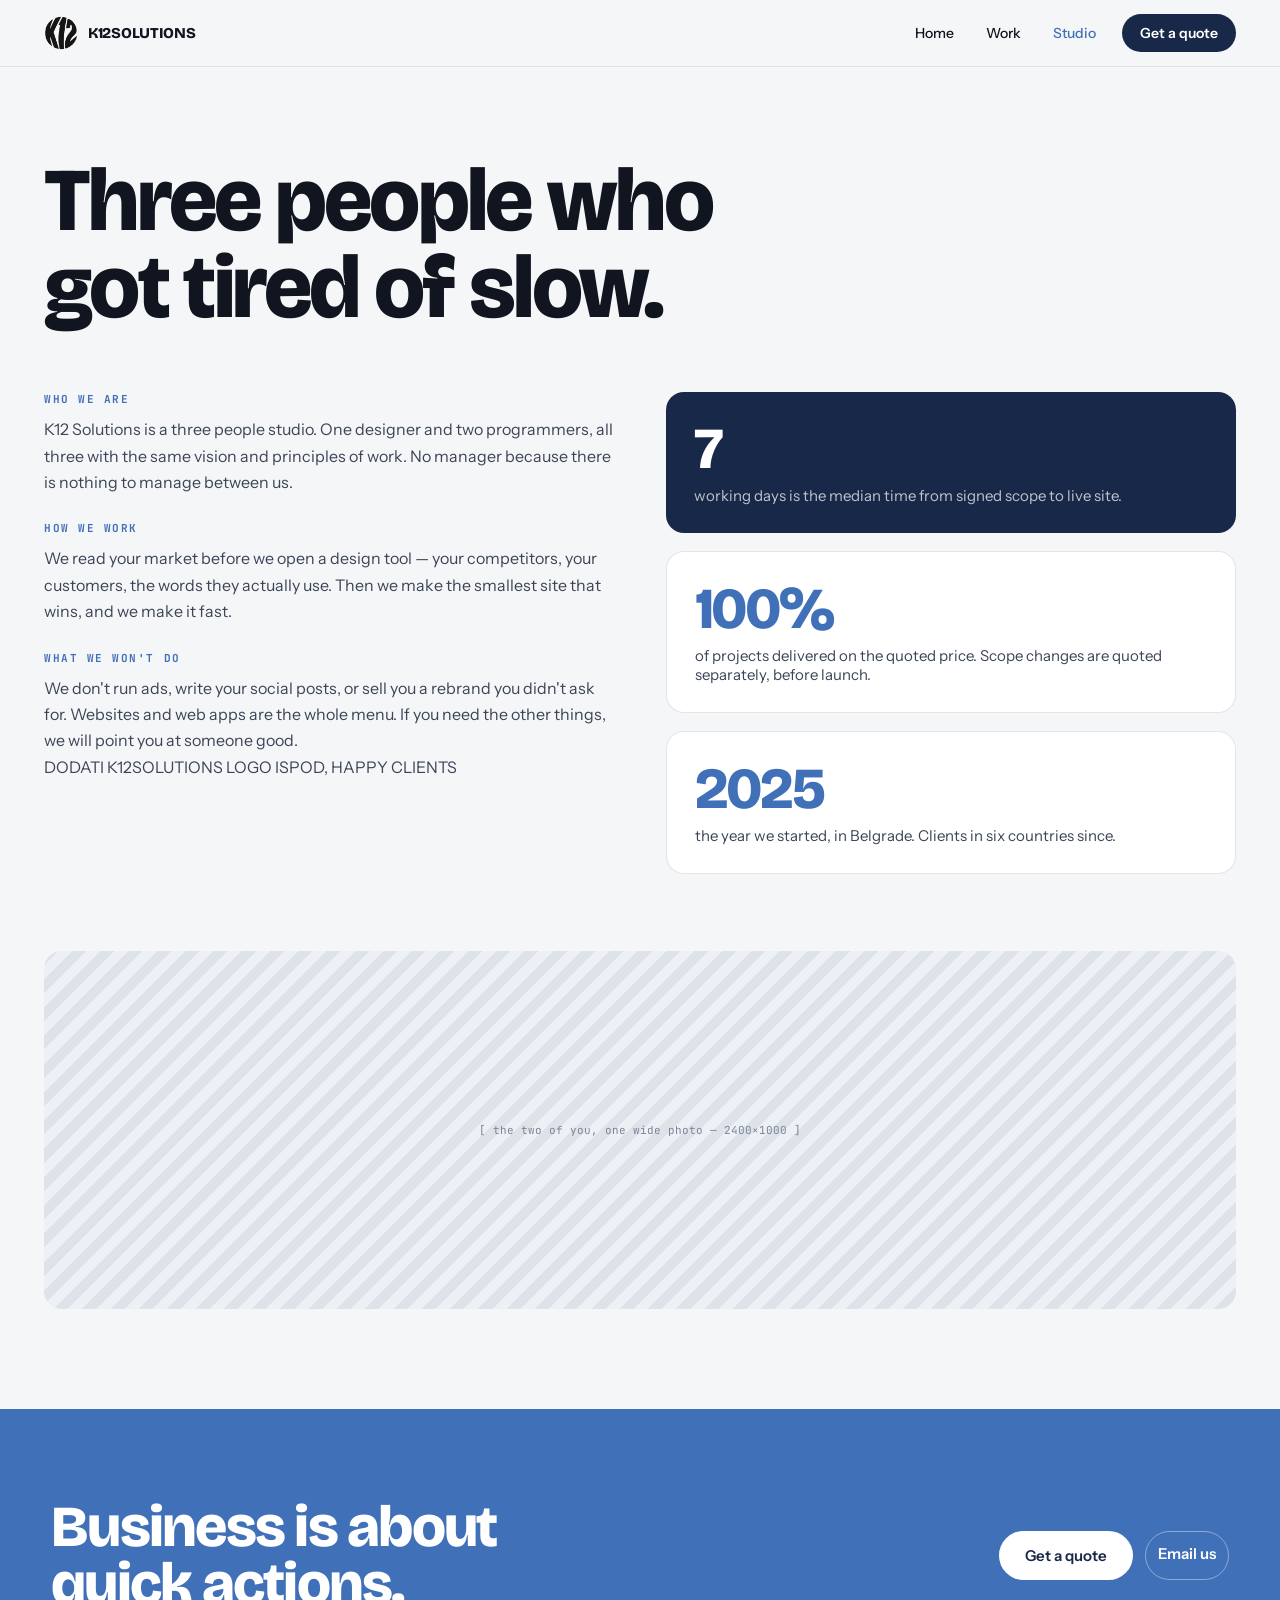
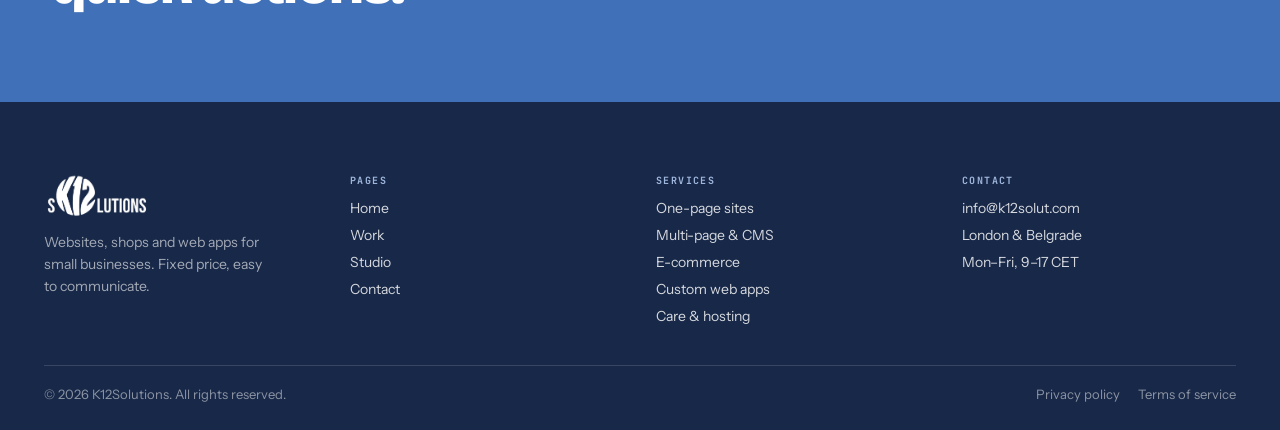
==== commit 06fc0357: "Updates v1.2" ====
--- a/about.html
+++ b/about.html
@@ -1,105 +1,183 @@
-<!DOCTYPE html>
+<!doctype html>
 <html lang="en">
-<head>
-<meta charset="utf-8">
-<meta name="viewport" content="width=device-width, initial-scale=1">
-<title>Studio — K12Solutions</title>
-<meta name="description" content="About the two-person studio behind K12Solutions.">
-<link rel="preconnect" href="https://fonts.googleapis.com">
-<link rel="preconnect" href="https://fonts.gstatic.com" crossorigin>
-<link href="https://fonts.googleapis.com/css2?family=Bricolage+Grotesque:opsz,wght@12..96,600;12..96,700;12..96,800&family=Instrument+Sans:wght@400;500;600&family=JetBrains+Mono:wght@500;700&display=swap" rel="stylesheet">
-<link rel="stylesheet" href="style.css">
-</head>
-<body>
-<div class="page-wrap">
-<header class="site-header">
-<div class="header-inner">
-<a href="index.html" class="logo">
-<img src="assets/k12-mark.png" alt="K12Solutions" class="logo-mark">
-<span class="logo-text">K12SOLUTIONS</span>
-</a>
-<nav class="nav-desktop">
-<a href="index.html" class="nav-link">Home</a>
-<a href="work.html" class="nav-link">Work</a>
-<a href="about.html" class="nav-link is-active">Studio</a>
-<a href="contact.html" class="nav-cta">Get a quote</a>
-</nav>
-<button class="nav-toggle" aria-label="Toggle menu">
-<span class="nav-toggle-bars">
-<span class="nav-toggle-bar"></span>
-<span class="nav-toggle-bar"></span>
-<span class="nav-toggle-bar"></span>
-</span>
-</button>
-</div>
-<nav class="nav-mobile">
-<a href="index.html" class="nav-mobile-link">Home</a>
-<a href="work.html" class="nav-mobile-link">Work</a>
-<a href="about.html" class="nav-mobile-link is-active">Studio</a>
-<a href="contact.html" class="nav-mobile-cta">Get a quote</a>
-</nav>
-</header>
-<main class="container page-main">
-<h1 class="page-title about-title">Three people who got tired of slow.</h1>
-<div class="about-grid">
-<div class="about-col">
-<div><div class="about-block-tag">Who we are</div><p class="about-block-text">K12 Solutions is a three people studio. One designer and two programmers, all three with the same vision and principles of work. No manager because there is nothing to manage between us.</p></div>
-<div><div class="about-block-tag">How we work</div><p class="about-block-text">We read your market before we open a design tool &mdash; your competitors, your customers, the words they actually use. Then we make the smallest site that wins, and we make it fast.</p></div>
-<div><div class="about-block-tag">What we won't do</div><p class="about-block-text">We don't run ads, write your social posts, or sell you a rebrand you didn't ask for. Websites and web apps are the whole menu. If you need the other things, we will point you at someone good.</p><p class="about-block-text">DODATI K12SOLUTIONS LOGO ISPOD, HAPPY CLIENTS</p></div>
-</div>
-<div class="about-stats">
-<div class="stat-card is-dark"><div class="stat-card-num">7</div><p class="stat-card-text">working days is the median time from signed scope to live site.</p></div>
-<div class="stat-card is-light"><div class="stat-card-num">100%</div><p class="stat-card-text">of projects delivered on the quoted price. Scope changes are quoted separately, before launch.</p></div>
-<div class="stat-card is-light"><div class="stat-card-num">2025</div><p class="stat-card-text">the year we started, in Belgrade. Clients in six countries since.</p></div>
-</div>
-</div>
-<div class="about-photo"><span class="about-photo-label">[ the two of you, one wide photo &mdash; 2400&times;1000 ]</span></div>
-</main><section class="cta-section">
-<div class="cta-inner">
-<h2 class="cta-title">Business is about quick actions.</h2>
-<div class="cta-actions">
-<a href="contact.html" class="btn btn-light">Get a quote</a>
-<a href="mailto:hello@k12solut.com" class="btn btn-outline-light">Email us</a>
-</div>
-</div>
-</section>
-<footer class="site-footer">
-<div class="container footer-inner">
-<div class="footer-grid">
-<div>
-<img src="assets/k12-wordmark-white.png" alt="K12Solutions" class="footer-logo">
-<p class="footer-tagline">Websites, shops and web apps for small businesses. Fixed price, easy to communicate.</p>
-</div>
-<div>
-<div class="footer-col-title">Pages</div>
-<ul class="footer-links">
-<li><a href="index.html">Home</a></li>
-<li><a href="work.html">Work</a></li>
-<li><a href="about.html">Studio</a></li>
-<li><a href="contact.html">Contact</a></li>
-</ul>
-</div>
-<div>
-<div class="footer-col-title">Services</div>
-<ul class="footer-links">
-<li>One-page sites</li><li>Multi-page &amp; CMS</li><li>E-commerce</li><li>Custom web apps</li><li>Care &amp; hosting</li>
-</ul>
-</div>
-<div>
-<div class="footer-col-title">Contact</div>
-<ul class="footer-links">
-<li><a href="mailto:hello@k12solut.com">info@k12solut.com</a></li>
-<li>London &amp; Belgrade</li><li>Mon&ndash;Fri, 9&ndash;17 CET</li>
-</ul>
-</div>
-</div>
-<div class="footer-bottom">
-<span>&copy; 2026 K12Solutions. All rights reserved.</span>
-<span class="footer-legal"><a href="#">Privacy policy</a><a href="#">Terms of service</a></span>
-</div>
-</div>
-</footer>
-</div>
-<script src="script.js"></script>
-</body>
+  <head>
+    <meta charset="utf-8" />
+    <meta name="viewport" content="width=device-width, initial-scale=1" />
+    <title>Studio — K12Solutions</title>
+    <meta
+      name="description"
+      content="About the two-person studio behind K12Solutions."
+    />
+    <link rel="preconnect" href="https://fonts.googleapis.com" />
+    <link rel="preconnect" href="https://fonts.gstatic.com" crossorigin />
+    <link
+      href="https://fonts.googleapis.com/css2?family=Bricolage+Grotesque:opsz,wght@12..96,600;12..96,700;12..96,800&family=Instrument+Sans:wght@400;500;600&family=JetBrains+Mono:wght@500;700&display=swap"
+      rel="stylesheet"
+    />
+    <link rel="stylesheet" href="assets/css/style.css" />
+  </head>
+  <body>
+    <div class="page-wrap">
+      <header class="site-header">
+        <div class="header-inner">
+          <a href="index.html" class="logo">
+            <img
+              src="assets/k12-mark.png"
+              alt="K12Solutions"
+              class="logo-mark"
+            />
+            <span class="logo-text">K12SOLUTIONS</span>
+          </a>
+          <nav class="nav-desktop">
+            <a href="index.html" class="nav-link">Home</a>
+            <a href="work.html" class="nav-link">Work</a>
+            <a href="about.html" class="nav-link is-active">Studio</a>
+            <a href="contact.html" class="nav-cta">Get a quote</a>
+          </nav>
+          <button class="nav-toggle" aria-label="Toggle menu">
+            <span class="nav-toggle-bars">
+              <span class="nav-toggle-bar"></span>
+              <span class="nav-toggle-bar"></span>
+              <span class="nav-toggle-bar"></span>
+            </span>
+          </button>
+        </div>
+        <nav class="nav-mobile">
+          <a href="index.html" class="nav-mobile-link">Home</a>
+          <a href="work.html" class="nav-mobile-link">Work</a>
+          <a href="about.html" class="nav-mobile-link is-active">Studio</a>
+          <a href="contact.html" class="nav-mobile-cta">Get a quote</a>
+        </nav>
+      </header>
+      <main class="container page-main">
+        <h1 class="page-title about-title">
+          Three people who got tired of slow.
+        </h1>
+        <div class="about-grid">
+          <div class="about-col">
+            <div>
+              <div class="about-block-tag">Who we are</div>
+              <p class="about-block-text">
+                K12 Solutions is a three people studio. One designer and two
+                programmers, all three with the same vision and principles of
+                work. No manager because there is nothing to manage between us.
+              </p>
+            </div>
+            <div>
+              <div class="about-block-tag">How we work</div>
+              <p class="about-block-text">
+                We read your market before we open a design tool &mdash; your
+                competitors, your customers, the words they actually use. Then
+                we make the smallest site that wins, and we make it fast.
+              </p>
+            </div>
+            <div>
+              <div class="about-block-tag">What we won't do</div>
+              <p class="about-block-text">
+                We don't run ads, write your social posts, or sell you a rebrand
+                you didn't ask for. Websites and web apps are the whole menu. If
+                you need the other things, we will point you at someone good.
+              </p>
+              <p class="about-block-text">
+                DODATI K12SOLUTIONS LOGO ISPOD, HAPPY CLIENTS
+              </p>
+            </div>
+          </div>
+          <div class="about-stats">
+            <div class="stat-card is-dark">
+              <div class="stat-card-num">7</div>
+              <p class="stat-card-text">
+                working days is the median time from signed scope to live site.
+              </p>
+            </div>
+            <div class="stat-card is-light">
+              <div class="stat-card-num">100%</div>
+              <p class="stat-card-text">
+                of projects delivered on the quoted price. Scope changes are
+                quoted separately, before launch.
+              </p>
+            </div>
+            <div class="stat-card is-light">
+              <div class="stat-card-num">2025</div>
+              <p class="stat-card-text">
+                the year we started, in Belgrade. Clients in six countries
+                since.
+              </p>
+            </div>
+          </div>
+        </div>
+        <div class="about-photo">
+          <span class="about-photo-label"
+            >[ the two of you, one wide photo &mdash; 2400&times;1000 ]</span
+          >
+        </div>
+      </main>
+      <section class="cta-section">
+        <div class="cta-inner">
+          <h2 class="cta-title">Business is about quick actions.</h2>
+          <div class="cta-actions">
+            <a href="contact.html" class="btn btn-light">Get a quote</a>
+            <a href="mailto:hello@k12solut.com" class="btn btn-outline-light"
+              >Email us</a
+            >
+          </div>
+        </div>
+      </section>
+      <footer class="site-footer">
+        <div class="container footer-inner">
+          <div class="footer-grid">
+            <div>
+              <img
+                src="assets/k12-wordmark-white.png"
+                alt="K12Solutions"
+                class="footer-logo"
+              />
+              <p class="footer-tagline">
+                Websites, shops and web apps for small businesses. Fixed price,
+                easy to communicate.
+              </p>
+            </div>
+            <div>
+              <div class="footer-col-title">Pages</div>
+              <ul class="footer-links">
+                <li><a href="index.html">Home</a></li>
+                <li><a href="work.html">Work</a></li>
+                <li><a href="about.html">Studio</a></li>
+                <li><a href="contact.html">Contact</a></li>
+              </ul>
+            </div>
+            <div>
+              <div class="footer-col-title">Services</div>
+              <ul class="footer-links">
+                <li>One-page sites</li>
+                <li>Multi-page &amp; CMS</li>
+                <li>E-commerce</li>
+                <li>Custom web apps</li>
+                <li>Care &amp; hosting</li>
+              </ul>
+            </div>
+            <div>
+              <div class="footer-col-title">Contact</div>
+              <ul class="footer-links">
+                <li>
+                  <a href="mailto:hello@k12solut.com">info@k12solut.com</a>
+                </li>
+                <li>London &amp; Belgrade</li>
+                <li>Mon&ndash;Fri, 9&ndash;17 CET</li>
+              </ul>
+            </div>
+          </div>
+          <div class="footer-bottom">
+            <span>&copy; 2026 K12Solutions. All rights reserved.</span>
+            <span class="footer-legal"
+              ><a href="#">Privacy policy</a
+              ><a href="#">Terms of service</a></span
+            >
+          </div>
+        </div>
+      </footer>
+    </div>
+    <!-- Main JS -->
+    <script src="assets/js/script.js"></script>
+  </body>
 </html>
--- a/assets/css/style.css
+++ b/assets/css/style.css
@@ -0,0 +1,1445 @@
+:root {
+  --ink: #10151f;
+  --ink-soft: #3b4557;
+  --muted: #5a6478;
+  --muted-2: #7a8598;
+  --bg: #f5f6f8;
+  --card: #fff;
+  --line: rgba(24, 40, 72, 0.12);
+  --line-soft: rgba(24, 40, 72, 0.1);
+  --navy: #182848;
+  --blue: #4070b8;
+  --blue-pale: #9fb6dc;
+  --blue-mist: #edf0f5;
+  --font-display: "Bricolage Grotesque", system-ui, sans-serif;
+  --font-body: "Instrument Sans", system-ui, sans-serif;
+  --font-mono: "JetBrains Mono", monospace;
+}
+* {
+  box-sizing: border-box;
+}
+body {
+  margin: 0;
+  background: var(--bg);
+  color: var(--ink);
+  font-family: var(--font-body);
+  -webkit-font-smoothing: antialiased;
+}
+a {
+  color: var(--blue);
+  text-decoration: none;
+}
+a:hover {
+  color: var(--navy);
+}
+h1,
+h2,
+h3,
+h4 {
+  margin: 0;
+  font-family: var(--font-display);
+  font-weight: 800;
+  letter-spacing: -0.03em;
+  line-height: 0.98;
+  text-wrap: balance;
+}
+p {
+  margin: 0;
+  text-wrap: pretty;
+}
+ul {
+  margin: 0;
+  padding: 0;
+  list-style: none;
+}
+img {
+  max-width: 100%;
+}
+.page-wrap {
+  max-width: 100%;
+  overflow-x: hidden;
+}
+.container {
+  max-width: 1240px;
+  margin: 0 auto;
+  padding: 0 24px;
+}
+.btn {
+  display: inline-block;
+  font-size: 15px;
+  font-weight: 600;
+  padding: 15px 26px;
+  border-radius: 999px;
+  cursor: pointer;
+  border: 0;
+  text-align: center;
+}
+.btn-primary {
+  color: #fff;
+  background: var(--blue);
+}
+.btn-primary:hover {
+  background: var(--navy);
+  color: #fff;
+}
+.btn-secondary {
+  color: var(--navy);
+  border: 1.5px solid rgba(24, 40, 72, 0.2);
+  background: transparent;
+  padding: 13.5px 24.5px;
+}
+.btn-secondary:hover {
+  border-color: var(--navy);
+  background: #fff;
+  color: var(--navy);
+}
+.btn-light {
+  color: var(--navy);
+  background: #fff;
+}
+.btn-light:hover {
+  background: var(--blue-pale);
+  color: var(--navy);
+}
+.btn-outline-light {
+  color: #fff;
+  border: 1.5px solid rgba(255, 255, 255, 0.4);
+  background: transparent;
+  padding: 12px;
+}
+.btn-outline-light:hover {
+  background: #fff;
+  color: var(--navy);
+}
+.tag {
+  font-family: var(--font-mono);
+  font-size: 11px;
+  font-weight: 700;
+  letter-spacing: 0.14em;
+  text-transform: uppercase;
+  color: var(--blue);
+}
+.tag-light {
+  color: var(--blue-pale);
+}
+
+/* Header */
+.site-header {
+  position: sticky;
+  top: 0;
+  z-index: 50;
+  background: rgba(245, 246, 248, 0.88);
+  backdrop-filter: blur(14px);
+  border-bottom: 1px solid var(--line-soft);
+}
+.header-inner {
+  max-width: 1240px;
+  margin: 0 auto;
+  padding: 14px clamp(14px, 4vw, 24px);
+  display: flex;
+  align-items: center;
+  justify-content: space-between;
+  gap: 12px 20px;
+  flex-wrap: wrap;
+  row-gap: 8px;
+}
+.logo {
+  display: flex;
+  align-items: center;
+  gap: 10px;
+  color: var(--ink);
+  flex: none;
+}
+.logo-mark {
+  width: 34px;
+  height: 34px;
+  display: block;
+}
+.logo-text {
+  font-family: var(--font-display);
+  font-weight: 800;
+  font-size: 15px;
+  letter-spacing: -0.02em;
+}
+.nav-desktop {
+  display: flex;
+  align-items: center;
+  gap: 8px;
+  flex-wrap: wrap;
+  flex: 1;
+  justify-content: flex-end;
+  min-width: 0;
+}
+.nav-link {
+  font-size: 14px;
+  font-weight: 500;
+  color: var(--ink);
+  padding: 8px 12px;
+  border-radius: 8px;
+}
+.nav-link:hover {
+  background: rgba(64, 112, 184, 0.1);
+  color: var(--blue);
+}
+.nav-link.is-active {
+  color: var(--blue);
+}
+.nav-cta {
+  margin-left: 6px;
+  font-size: 14px;
+  font-weight: 600;
+  color: #fff;
+  background: var(--navy);
+  padding: 10px 18px;
+  border-radius: 999px;
+}
+.nav-cta:hover {
+  background: var(--blue);
+  color: #fff;
+}
+.nav-toggle {
+  display: none;
+  align-items: center;
+  justify-content: center;
+  width: 40px;
+  height: 40px;
+  border-radius: 8px;
+  border: 1px solid rgba(24, 40, 72, 0.16);
+  background: #fff;
+  cursor: pointer;
+  flex: none;
+}
+.nav-toggle-bars {
+  display: flex;
+  flex-direction: column;
+  gap: 5px;
+  width: 18px;
+}
+.nav-toggle-bar {
+  height: 2px;
+  background: var(--navy);
+  border-radius: 2px;
+  transition:
+    transform 0.2s,
+    opacity 0.2s;
+}
+.nav-mobile {
+  display: none;
+  flex-direction: column;
+  padding: 8px 16px 16px;
+  border-top: 1px solid var(--line-soft);
+  background: var(--bg);
+}
+.nav-mobile-link {
+  font-size: 16px;
+  font-weight: 500;
+  color: var(--ink);
+  padding: 14px 8px;
+  border-radius: 8px;
+}
+.nav-mobile-link:hover {
+  background: rgba(64, 112, 184, 0.1);
+  color: var(--blue);
+}
+.nav-mobile-cta {
+  margin-top: 6px;
+  text-align: center;
+  font-size: 15px;
+  font-weight: 600;
+  color: #fff;
+  background: var(--navy);
+  padding: 13px 18px;
+  border-radius: 999px;
+}
+.nav-mobile-cta:hover {
+  background: var(--blue);
+  color: #fff;
+}
+body.menu-open .nav-mobile {
+  display: flex;
+}
+@media (max-width: 840px) {
+  .nav-desktop {
+    display: none;
+  }
+  .nav-toggle {
+    display: flex;
+  }
+}
+
+/* Hero */
+.hero {
+  padding: clamp(48px, 8vw, 104px) 24px clamp(32px, 5vw, 56px);
+}
+.hero-badge {
+  display: flex;
+  align-items: center;
+  gap: 10px;
+  margin-bottom: 26px;
+}
+.hero-dot {
+  width: 7px;
+  height: 7px;
+  border-radius: 50%;
+  background: var(--blue);
+}
+.hero-title {
+  font-size: clamp(44px, 8.6vw, 116px);
+  max-width: 14ch;
+}
+.hero-row {
+  display: grid;
+  grid-template-columns: repeat(auto-fit, minmax(260px, 1fr));
+  gap: 28px;
+  margin-top: 34px;
+  align-items: end;
+}
+.hero-lede {
+  font-size: clamp(16px, 1.5vw, 19px);
+  line-height: 1.5;
+  color: var(--ink-soft);
+  max-width: 46ch;
+}
+.hero-actions {
+  display: flex;
+  gap: 12px;
+  flex-wrap: wrap;
+}
+
+/* Feature banner */
+.feature-banner {
+  position: relative;
+  border-radius: 20px;
+  overflow: hidden;
+  background: var(--navy);
+  color: #fff;
+}
+.feature-media {
+  height: clamp(240px, 38vw, 460px);
+  background-image: repeating-linear-gradient(
+    135deg,
+    rgba(255, 255, 255, 0.05) 0 10px,
+    rgba(255, 255, 255, 0) 10px 20px
+  );
+  display: flex;
+  align-items: center;
+  justify-content: center;
+}
+.feature-media-label {
+  font-family: var(--font-mono);
+  font-size: 12px;
+  letter-spacing: 0.1em;
+  color: rgba(255, 255, 255, 0.45);
+  text-align: center;
+  padding: 0 20px;
+}
+.feature-content {
+  padding: clamp(20px, 3vw, 34px);
+  display: grid;
+  grid-template-columns: repeat(auto-fit, minmax(220px, 1fr));
+  gap: 20px;
+  align-items: end;
+  border-top: 1px solid rgba(255, 255, 255, 0.12);
+}
+.feature-tag {
+  font-family: var(--font-mono);
+  font-size: 11px;
+  font-weight: 700;
+  letter-spacing: 0.14em;
+  text-transform: uppercase;
+  color: var(--blue-pale);
+  margin-bottom: 8px;
+}
+.feature-title {
+  font-size: clamp(28px, 3.4vw, 44px);
+}
+.feature-text {
+  margin-top: 10px;
+  font-size: 15px;
+  line-height: 1.55;
+  color: rgba(255, 255, 255, 0.72);
+  max-width: 48ch;
+}
+.feature-stats {
+  display: flex;
+  gap: 26px;
+  flex-wrap: wrap;
+  justify-content: flex-start;
+}
+.stat-num {
+  font-family: var(--font-display);
+  font-weight: 800;
+  font-size: 34px;
+  letter-spacing: -0.03em;
+}
+.stat-label {
+  font-family: var(--font-mono);
+  font-size: 10px;
+  letter-spacing: 0.12em;
+  text-transform: uppercase;
+  color: var(--blue-pale);
+  margin-top: 4px;
+}
+.feature-link {
+  align-self: center;
+}
+
+/* Marquee */
+.marquee-section {
+  overflow: hidden;
+  padding: clamp(34px, 5vw, 58px) 0;
+  border-bottom: 1px solid var(--line-soft);
+  margin-top: clamp(34px, 5vw, 58px);
+}
+.marquee-track {
+  display: flex;
+  width: max-content;
+  animation: k12marquee 38s linear infinite;
+}
+.marquee-group {
+  display: flex;
+  gap: 52px;
+  padding-right: 52px;
+  font-family: var(--font-display);
+  font-weight: 700;
+  font-size: clamp(20px, 2.4vw, 30px);
+  letter-spacing: -0.02em;
+  color: rgba(24, 40, 72, 0.28);
+  white-space: nowrap;
+  align-items: center;
+}
+.marquee-dot {
+  color: var(--blue);
+}
+@keyframes k12marquee {
+  from {
+    transform: translateX(0);
+  }
+  to {
+    transform: translateX(-50%);
+  }
+}
+
+/* Recent work list (home) */
+.work-section {
+  padding: clamp(56px, 8vw, 110px) 24px;
+}
+.work-header {
+  display: flex;
+  align-items: baseline;
+  justify-content: space-between;
+  gap: 20px;
+  flex-wrap: wrap;
+  margin-bottom: 8px;
+}
+.work-header-title {
+  font-size: clamp(34px, 5.2vw, 68px);
+}
+.work-all-link {
+  font-family: var(--font-mono);
+  font-size: 12px;
+  font-weight: 700;
+  letter-spacing: 0.1em;
+  text-transform: uppercase;
+}
+.work-list {
+  margin-top: 34px;
+  border-top: 1px solid var(--line);
+}
+.work-row {
+  border-bottom: 1px solid var(--line);
+}
+.work-link {
+  display: grid;
+  grid-template-columns: minmax(0, 1.4fr) minmax(0, 1fr) auto;
+  gap: 20px;
+  align-items: center;
+  padding: 22px 4px;
+  color: var(--ink);
+  border-radius: 8px;
+}
+.work-link:hover {
+  background: #fff;
+  color: var(--ink);
+}
+.work-name {
+  font-family: var(--font-display);
+  font-weight: 700;
+  font-size: clamp(20px, 2.6vw, 30px);
+  letter-spacing: -0.03em;
+}
+.work-meta {
+  font-size: 14px;
+  color: var(--muted);
+}
+.work-time {
+  font-family: var(--font-mono);
+  font-size: 12px;
+  color: var(--blue);
+  white-space: nowrap;
+}
+
+/* Week/process section */
+.week-section {
+  background: #fff;
+  border-top: 1px solid var(--line-soft);
+  border-bottom: 1px solid var(--line-soft);
+}
+.week-inner {
+  padding: clamp(56px, 8vw, 110px) 24px;
+}
+.week-title {
+  font-size: clamp(34px, 5.2vw, 68px);
+  max-width: 18ch;
+}
+.week-grid {
+  display: grid;
+  grid-template-columns: repeat(auto-fit, minmax(260px, 1fr));
+  gap: clamp(24px, 3vw, 44px);
+  margin-top: clamp(34px, 5vw, 60px);
+}
+.week-item {
+  border-top: 2px solid var(--navy);
+  padding-top: 18px;
+}
+.week-item.is-blue {
+  border-top-color: var(--blue);
+}
+.week-item.is-pale {
+  border-top-color: var(--blue-pale);
+}
+.week-num {
+  font-family: var(--font-display);
+  font-weight: 800;
+  font-size: clamp(56px, 7vw, 86px);
+  letter-spacing: -0.05em;
+  line-height: 0.85;
+  color: var(--navy);
+}
+.week-item.is-blue .week-num {
+  color: var(--blue);
+}
+.week-item.is-pale .week-num {
+  color: var(--blue-pale);
+}
+.week-heading {
+  font-size: 22px;
+  margin-top: 16px;
+}
+.week-text {
+  margin-top: 10px;
+  font-size: 15px;
+  line-height: 1.6;
+  color: var(--ink-soft);
+}
+
+/* Value section */
+.value-section {
+  padding: clamp(56px, 8vw, 110px) 24px;
+}
+.value-grid {
+  display: grid;
+  grid-template-columns: repeat(auto-fit, minmax(280px, 1fr));
+  gap: clamp(28px, 4vw, 64px);
+}
+.value-title {
+  font-size: clamp(30px, 4.4vw, 54px);
+  max-width: 16ch;
+}
+.value-text {
+  margin-top: 18px;
+  font-size: 16px;
+  line-height: 1.6;
+  color: var(--ink-soft);
+  max-width: 44ch;
+}
+.value-list {
+  display: flex;
+  flex-direction: column;
+  gap: 2px;
+  background: var(--line);
+  border-radius: 14px;
+  overflow: hidden;
+}
+.value-row {
+  background: var(--bg);
+  padding: 22px 24px;
+}
+.value-row-label {
+  font-family: var(--font-mono);
+  font-size: 11px;
+  font-weight: 700;
+  letter-spacing: 0.12em;
+  text-transform: uppercase;
+  color: var(--blue);
+}
+.value-row-text {
+  margin-top: 8px;
+  font-size: 15px;
+  line-height: 1.55;
+  color: var(--ink-soft);
+}
+
+/* Pricing */
+.pricing-section {
+  background: var(--navy);
+  color: #fff;
+}
+.pricing-inner {
+  padding: clamp(56px, 8vw, 110px) 24px;
+}
+.pricing-title {
+  font-size: clamp(34px, 5.2vw, 68px);
+}
+.pricing-grid {
+  display: grid;
+  grid-template-columns: repeat(auto-fit, minmax(260px, 1fr));
+  gap: 18px;
+  margin-top: clamp(34px, 5vw, 56px);
+}
+.price-card {
+  background: rgba(255, 255, 255, 0.06);
+  border: 1px solid rgba(255, 255, 255, 0.14);
+  border-radius: 16px;
+  padding: 26px;
+  display: flex;
+  flex-direction: column;
+}
+.price-card.is-featured {
+  background: var(--blue);
+  border-color: var(--blue);
+  position: relative;
+}
+.price-badge {
+  position: absolute;
+  top: -11px;
+  left: 26px;
+  background: #fff;
+  color: var(--navy);
+  font-family: var(--font-mono);
+  font-size: 10px;
+  font-weight: 700;
+  letter-spacing: 0.12em;
+  text-transform: uppercase;
+  padding: 5px 10px;
+  border-radius: 999px;
+}
+.price-plan {
+  font-family: var(--font-mono);
+  font-size: 11px;
+  font-weight: 700;
+  letter-spacing: 0.14em;
+  text-transform: uppercase;
+  color: var(--blue-pale);
+}
+.price-card.is-featured .price-plan {
+  color: #d6e2f5;
+}
+.price-amount {
+  font-family: var(--font-display);
+  font-weight: 800;
+  font-size: 44px;
+  letter-spacing: -0.04em;
+  margin-top: 14px;
+}
+.price-desc {
+  margin-top: 8px;
+  font-size: 14px;
+  line-height: 1.5;
+  color: rgba(255, 255, 255, 0.66);
+}
+.price-card.is-featured .price-desc {
+  color: #eaf1fb;
+}
+.price-features {
+  margin-top: 20px;
+  display: flex;
+  flex-direction: column;
+  gap: 10px;
+  font-size: 14px;
+  color: rgba(255, 255, 255, 0.86);
+}
+.price-card.is-featured .price-features {
+  color: #fff;
+}
+.price-cta {
+  margin-top: 24px;
+  text-align: center;
+}
+.pricing-note {
+  margin-top: 22px;
+  font-family: var(--font-mono);
+  font-size: 12px;
+  color: var(--blue-pale);
+}
+
+/* FAQ */
+.faq-section {
+  padding: clamp(56px, 8vw, 110px) 24px;
+}
+.faq-title {
+  font-size: clamp(34px, 5.2vw, 68px);
+}
+.faq-list {
+  margin-top: clamp(30px, 4vw, 48px);
+  border-top: 1px solid var(--line);
+}
+.faq-item {
+  border-bottom: 1px solid var(--line);
+}
+.faq-question {
+  width: 100%;
+  display: flex;
+  align-items: center;
+  justify-content: space-between;
+  gap: 20px;
+  background: none;
+  border: 0;
+  padding: 22px 4px;
+  cursor: pointer;
+  text-align: left;
+  font-family: var(--font-display);
+  font-weight: 700;
+  font-size: clamp(17px, 2.1vw, 24px);
+  letter-spacing: -0.02em;
+  color: var(--ink);
+}
+.faq-sign {
+  font-family: var(--font-mono);
+  font-size: 20px;
+  color: var(--blue);
+  flex: none;
+}
+.faq-answer {
+  padding: 0 4px 24px;
+  max-width: 64ch;
+  font-size: 15px;
+  line-height: 1.65;
+  color: var(--ink-soft);
+  display: none;
+}
+.faq-item.is-open .faq-answer {
+  display: block;
+}
+
+/* CTA band */
+.cta-section {
+  display: flex;
+  justify-content: center;
+  background: var(--blue);
+  color: #fff;
+}
+.cta-inner {
+  padding: clamp(48px, 7vw, 90px) 24px;
+  display: grid;
+  grid-template-columns: repeat(auto-fit, minmax(260px, 1fr));
+  gap: 26px;
+  align-items: center;
+  max-width: 1240px;
+}
+.cta-title {
+  font-size: clamp(30px, 4.6vw, 58px);
+  max-width: 16ch;
+}
+.cta-actions {
+  display: flex;
+  gap: 12px;
+  flex-wrap: wrap;
+  justify-content: flex-end;
+}
+
+/* Footer */
+.site-footer {
+  background: var(--navy);
+  color: #fff;
+}
+.footer-inner {
+  padding: clamp(40px, 6vw, 72px) 24px 28px;
+}
+.footer-grid {
+  display: grid;
+  grid-template-columns: repeat(auto-fit, minmax(200px, 1fr));
+  gap: 32px;
+  align-items: start;
+}
+.footer-logo {
+  height: 44px;
+  display: block;
+}
+.footer-tagline {
+  margin-top: 14px;
+  font-size: 14px;
+  line-height: 1.55;
+  color: rgba(255, 255, 255, 0.6);
+  max-width: 32ch;
+}
+.footer-col-title {
+  font-family: var(--font-mono);
+  font-size: 10px;
+  font-weight: 700;
+  letter-spacing: 0.14em;
+  text-transform: uppercase;
+  color: var(--blue-pale);
+  margin-bottom: 12px;
+}
+.footer-links {
+  display: flex;
+  flex-direction: column;
+  gap: 9px;
+  font-size: 14px;
+}
+.footer-links a {
+  color: rgba(255, 255, 255, 0.82);
+}
+.footer-links a:hover {
+  color: #fff;
+}
+.footer-links li {
+  color: rgba(255, 255, 255, 0.82);
+}
+.footer-bottom {
+  margin-top: 40px;
+  padding-top: 20px;
+  border-top: 1px solid rgba(255, 255, 255, 0.14);
+  display: flex;
+  flex-wrap: wrap;
+  gap: 16px;
+  justify-content: space-between;
+  font-size: 13px;
+  color: rgba(255, 255, 255, 0.5);
+}
+.footer-legal {
+  display: flex;
+  gap: 18px;
+}
+.footer-legal a {
+  color: rgba(255, 255, 255, 0.5);
+}
+.footer-legal a:hover {
+  color: #fff;
+}
+
+/* Page header (work/about/contact/case) */
+.page-main {
+  padding: clamp(48px, 7vw, 92px) 24px clamp(56px, 8vw, 100px);
+}
+.page-title {
+  font-size: clamp(40px, 7vw, 96px);
+}
+.page-lede {
+  margin-top: 18px;
+  font-size: clamp(16px, 1.5vw, 19px);
+  line-height: 1.5;
+  color: var(--ink-soft);
+  max-width: 52ch;
+}
+
+/* Work grid (work page) */
+.work-cards {
+  display: grid;
+  grid-template-columns: repeat(auto-fit, minmax(300px, 1fr));
+  gap: clamp(18px, 2.4vw, 28px);
+  margin-top: clamp(36px, 5vw, 64px);
+}
+.work-card {
+  background: #fff;
+  border: 1px solid var(--line);
+  border-radius: 18px;
+  overflow: hidden;
+  display: flex;
+  flex-direction: column;
+  cursor: pointer;
+  color: inherit;
+}
+.work-card:hover {
+  border-color: var(--blue);
+}
+.work-card-media {
+  height: 220px;
+  background-color: var(--blue-mist);
+  background-image: repeating-linear-gradient(
+    135deg,
+    rgba(24, 40, 72, 0.07) 0 10px,
+    rgba(24, 40, 72, 0) 10px 20px
+  );
+  display: flex;
+  align-items: center;
+  justify-content: center;
+}
+.work-card-media-label {
+  font-family: var(--font-mono);
+  font-size: 11px;
+  color: var(--muted-2);
+}
+.work-card-body {
+  padding: 24px;
+  display: flex;
+  flex-direction: column;
+  flex: 1;
+}
+.work-card-tag {
+  font-family: var(--font-mono);
+  font-size: 11px;
+  font-weight: 700;
+  letter-spacing: 0.12em;
+  text-transform: uppercase;
+  color: var(--blue);
+}
+.work-card-title {
+  font-size: 26px;
+  margin-top: 10px;
+}
+.work-card-text {
+  margin-top: 10px;
+  font-size: 15px;
+  line-height: 1.6;
+  color: var(--ink-soft);
+  flex: 1;
+}
+.work-card-stats {
+  display: flex;
+  gap: 22px;
+  margin-top: 18px;
+  padding-top: 16px;
+  border-top: 1px solid var(--line-soft);
+}
+.work-card-stat-label {
+  font-family: var(--font-mono);
+  font-size: 10px;
+  letter-spacing: 0.1em;
+  text-transform: uppercase;
+  color: var(--muted-2);
+}
+.work-card-stat-value {
+  font-weight: 600;
+  font-size: 15px;
+  margin-top: 3px;
+}
+
+/* About page */
+.about-title {
+  max-width: 16ch;
+}
+.about-grid {
+  display: grid;
+  grid-template-columns: repeat(auto-fit, minmax(280px, 1fr));
+  gap: clamp(28px, 4vw, 64px);
+  margin-top: clamp(34px, 5vw, 60px);
+}
+.about-col {
+  display: flex;
+  flex-direction: column;
+  gap: 26px;
+}
+.about-block-tag {
+  font-family: var(--font-mono);
+  font-size: 11px;
+  font-weight: 700;
+  letter-spacing: 0.14em;
+  text-transform: uppercase;
+  color: var(--blue);
+  margin-bottom: 10px;
+}
+.about-block-text {
+  font-size: 16px;
+  line-height: 1.65;
+  color: var(--ink-soft);
+}
+.about-stats {
+  display: flex;
+  flex-direction: column;
+  gap: 18px;
+}
+.stat-card {
+  border-radius: 18px;
+  padding: 28px;
+}
+.stat-card.is-dark {
+  background: var(--navy);
+  color: #fff;
+}
+.stat-card.is-light {
+  background: #fff;
+  border: 1px solid var(--line);
+}
+.stat-card-num {
+  font-family: var(--font-display);
+  font-weight: 800;
+  font-size: clamp(38px, 5vw, 58px);
+  letter-spacing: -0.04em;
+  line-height: 1;
+}
+.stat-card.is-light .stat-card-num {
+  color: var(--blue);
+}
+.stat-card-text {
+  margin-top: 8px;
+  font-size: 15px;
+}
+.stat-card.is-dark .stat-card-text {
+  color: rgba(255, 255, 255, 0.72);
+}
+.stat-card.is-light .stat-card-text {
+  color: var(--ink-soft);
+}
+.about-photo {
+  margin-top: clamp(40px, 6vw, 80px);
+  height: clamp(200px, 28vw, 380px);
+  border-radius: 18px;
+  background-color: var(--blue-mist);
+  background-image: repeating-linear-gradient(
+    135deg,
+    rgba(24, 40, 72, 0.07) 0 10px,
+    rgba(24, 40, 72, 0) 10px 20px
+  );
+  display: flex;
+  align-items: center;
+  justify-content: center;
+}
+.about-photo-label {
+  font-family: var(--font-mono);
+  font-size: 11px;
+  color: var(--muted-2);
+  text-align: center;
+  padding: 0 20px;
+}
+
+/* Contact page */
+.contact-grid {
+  display: grid;
+  grid-template-columns: repeat(auto-fit, minmax(300px, 1fr));
+  gap: clamp(28px, 4vw, 64px);
+  align-items: start;
+}
+.contact-title {
+  max-width: 12ch;
+}
+.contact-lede {
+  margin-top: 18px;
+  font-size: 16px;
+  line-height: 1.6;
+  color: var(--ink-soft);
+  max-width: 44ch;
+}
+.contact-info {
+  margin-top: 32px;
+  display: flex;
+  flex-direction: column;
+  gap: 14px;
+}
+.info-label {
+  font-family: var(--font-mono);
+  font-size: 10px;
+  letter-spacing: 0.12em;
+  text-transform: uppercase;
+  color: var(--muted-2);
+}
+.info-email {
+  font-family: var(--font-display);
+  font-weight: 700;
+  font-size: clamp(20px, 2.4vw, 28px);
+  letter-spacing: -0.02em;
+}
+.info-value {
+  font-weight: 500;
+  font-size: 16px;
+  margin-top: 2px;
+}
+.contact-form {
+  background: #fff;
+  border: 1px solid var(--line);
+  border-radius: 18px;
+  padding: clamp(22px, 3vw, 34px);
+  display: flex;
+  flex-direction: column;
+  gap: 16px;
+}
+.form-group {
+  display: flex;
+  flex-direction: column;
+  gap: 7px;
+}
+.form-label {
+  font-family: var(--font-mono);
+  font-size: 10px;
+  font-weight: 700;
+  letter-spacing: 0.12em;
+  text-transform: uppercase;
+  color: var(--muted-2);
+}
+.form-input,
+.form-textarea {
+  font-family: var(--font-body);
+  font-size: 15px;
+  padding: 13px 14px;
+  border: 1px solid rgba(24, 40, 72, 0.18);
+  border-radius: 10px;
+  background: #f8f9fb;
+  color: var(--ink);
+  outline: none;
+}
+.form-input:focus,
+.form-textarea:focus {
+  border-color: var(--blue);
+  background: #fff;
+}
+.form-textarea {
+  resize: vertical;
+}
+.kind-picker {
+  display: flex;
+  gap: 8px;
+  flex-wrap: wrap;
+}
+.kind-btn {
+  font-family: var(--font-body);
+  font-size: 13px;
+  font-weight: 600;
+  padding: 9px 15px;
+  border-radius: 999px;
+  cursor: pointer;
+  border: 1.5px solid rgba(24, 40, 72, 0.18);
+  background: #f8f9fb;
+  color: var(--ink);
+}
+.kind-btn:hover {
+  border-color: var(--blue);
+}
+.kind-btn.is-active {
+  background: var(--blue);
+  border-color: var(--blue);
+  color: #fff;
+}
+.form-submit {
+  margin-top: 4px;
+  font-family: var(--font-body);
+  font-size: 15px;
+  font-weight: 600;
+  color: #fff;
+  background: var(--blue);
+  border: 0;
+  padding: 15px;
+  border-radius: 999px;
+  cursor: pointer;
+}
+.form-submit:hover {
+  background: var(--navy);
+}
+
+/* Case study page */
+.case-hero {
+  padding: clamp(32px, 5vw, 56px) 24px clamp(28px, 4vw, 44px);
+}
+.case-back {
+  font-family: var(--font-mono);
+  font-size: 11px;
+  font-weight: 700;
+  letter-spacing: 0.14em;
+  text-transform: uppercase;
+  color: var(--blue);
+}
+.case-title {
+  font-size: clamp(44px, 8vw, 104px);
+  margin-top: 22px;
+}
+.case-lede {
+  margin-top: 20px;
+  font-size: clamp(17px, 1.8vw, 22px);
+  line-height: 1.5;
+  color: var(--ink-soft);
+  max-width: 54ch;
+}
+.case-meta-grid {
+  display: grid;
+  grid-template-columns: repeat(auto-fit, minmax(150px, 1fr));
+  gap: 1px;
+  background: var(--line);
+  border-top: 1px solid var(--line);
+  border-bottom: 1px solid var(--line);
+}
+.case-meta-item {
+  background: var(--bg);
+  padding: 18px 4px;
+}
+.case-meta-label {
+  font-family: var(--font-mono);
+  font-size: 10px;
+  letter-spacing: 0.12em;
+  text-transform: uppercase;
+  color: var(--muted-2);
+}
+.case-meta-value {
+  font-weight: 600;
+  font-size: 15px;
+  margin-top: 5px;
+}
+.case-media-wrap {
+  padding: clamp(28px, 4vw, 44px) 24px 0;
+}
+.case-media {
+  border-radius: 20px;
+  overflow: hidden;
+  background-color: var(--navy);
+  background-image: repeating-linear-gradient(
+    135deg,
+    rgba(255, 255, 255, 0.05) 0 10px,
+    rgba(255, 255, 255, 0) 10px 20px
+  );
+  height: clamp(240px, 40vw, 520px);
+  display: flex;
+  align-items: center;
+  justify-content: center;
+}
+.case-media-label {
+  font-family: var(--font-mono);
+  font-size: 12px;
+  letter-spacing: 0.1em;
+  color: rgba(255, 255, 255, 0.45);
+  text-align: center;
+  padding: 0 20px;
+}
+.case-section {
+  padding: clamp(56px, 8vw, 104px) 24px;
+}
+.case-section.on-white {
+  background: #fff;
+  border-top: 1px solid var(--line-soft);
+  border-bottom: 1px solid var(--line-soft);
+}
+.case-section.on-navy {
+  background: var(--navy);
+  color: #fff;
+  padding: 0;
+}
+.case-section-tag {
+  font-family: var(--font-mono);
+  font-size: 11px;
+  font-weight: 700;
+  letter-spacing: 0.14em;
+  text-transform: uppercase;
+  color: var(--blue);
+  margin-bottom: 16px;
+}
+.case-section.on-navy .case-section-tag {
+  color: var(--blue-pale);
+}
+.problem-grid {
+  display: grid;
+  grid-template-columns: repeat(auto-fit, minmax(280px, 1fr));
+  gap: clamp(28px, 4vw, 64px);
+  align-items: start;
+}
+.problem-title {
+  font-size: clamp(30px, 4.2vw, 52px);
+  max-width: 15ch;
+}
+.problem-text {
+  font-size: 17px;
+  line-height: 1.7;
+  color: var(--ink-soft);
+}
+.approach-title {
+  font-size: clamp(30px, 4.6vw, 60px);
+  max-width: 18ch;
+}
+.approach-grid {
+  display: grid;
+  grid-template-columns: repeat(auto-fit, minmax(250px, 1fr));
+  gap: clamp(24px, 3vw, 44px);
+  margin-top: clamp(32px, 5vw, 56px);
+}
+.approach-item {
+  border-top: 2px solid var(--navy);
+  padding-top: 18px;
+}
+.approach-label {
+  font-family: var(--font-mono);
+  font-size: 10px;
+  font-weight: 700;
+  letter-spacing: 0.12em;
+  text-transform: uppercase;
+  color: var(--muted-2);
+}
+.approach-heading {
+  font-size: 21px;
+  margin-top: 12px;
+}
+.approach-text {
+  margin-top: 10px;
+  font-size: 15px;
+  line-height: 1.6;
+  color: var(--ink-soft);
+}
+.days-title {
+  font-size: clamp(30px, 4.6vw, 60px);
+  max-width: 16ch;
+}
+.days-list {
+  margin-top: clamp(32px, 5vw, 56px);
+  display: flex;
+  flex-direction: column;
+}
+.day-row {
+  display: grid;
+  grid-template-columns: minmax(90px, 140px) minmax(0, 1fr);
+  gap: clamp(16px, 3vw, 44px);
+  padding: 26px 0;
+  border-top: 1px solid var(--line);
+}
+.day-range {
+  font-family: var(--font-mono);
+  font-size: 12px;
+  font-weight: 700;
+  letter-spacing: 0.08em;
+  text-transform: uppercase;
+  color: var(--blue);
+  padding-top: 4px;
+}
+.day-heading {
+  font-size: clamp(19px, 2.2vw, 26px);
+}
+.day-text {
+  margin-top: 9px;
+  font-size: 15px;
+  line-height: 1.65;
+  color: var(--ink-soft);
+  max-width: 62ch;
+}
+.decisions-title {
+  font-size: clamp(30px, 4.6vw, 60px);
+  max-width: 18ch;
+}
+.decisions-list {
+  display: flex;
+  flex-direction: column;
+  gap: clamp(28px, 4vw, 52px);
+  margin-top: clamp(32px, 5vw, 56px);
+}
+.decision-row {
+  display: grid;
+  grid-template-columns: repeat(auto-fit, minmax(280px, 1fr));
+  gap: clamp(24px, 3vw, 44px);
+  align-items: center;
+}
+.decision-heading {
+  font-size: clamp(22px, 2.6vw, 30px);
+  max-width: 18ch;
+}
+.decision-text {
+  margin-top: 12px;
+  font-size: 16px;
+  line-height: 1.65;
+  color: var(--ink-soft);
+}
+.decision-media {
+  border-radius: 16px;
+  height: clamp(190px, 22vw, 280px);
+  background-color: var(--blue-mist);
+  background-image: repeating-linear-gradient(
+    135deg,
+    rgba(24, 40, 72, 0.07) 0 10px,
+    rgba(24, 40, 72, 0) 10px 20px
+  );
+  display: flex;
+  align-items: center;
+  justify-content: center;
+}
+.decision-media-label {
+  font-family: var(--font-mono);
+  font-size: 11px;
+  color: var(--muted-2);
+  text-align: center;
+  padding: 0 16px;
+}
+.results-inner {
+  padding: clamp(56px, 8vw, 104px) 24px;
+}
+.results-grid {
+  display: grid;
+  grid-template-columns: repeat(auto-fit, minmax(200px, 1fr));
+  gap: clamp(24px, 3vw, 44px);
+  margin-top: clamp(24px, 3vw, 40px);
+}
+.result-item {
+  border-top: 2px solid rgba(255, 255, 255, 0.24);
+  padding-top: 18px;
+}
+.result-num {
+  font-family: var(--font-display);
+  font-weight: 800;
+  font-size: clamp(44px, 6vw, 76px);
+  letter-spacing: -0.045em;
+  line-height: 0.92;
+}
+.result-label {
+  margin-top: 10px;
+  font-size: 15px;
+  color: rgba(255, 255, 255, 0.66);
+  max-width: 24ch;
+}
+.quote-block {
+  margin: clamp(40px, 6vw, 72px) 0 0;
+  padding-left: clamp(16px, 2vw, 26px);
+  border-left: 3px solid var(--blue);
+  max-width: 60ch;
+}
+.quote-text {
+  font-family: var(--font-display);
+  font-weight: 600;
+  font-size: clamp(20px, 2.6vw, 32px);
+  line-height: 1.3;
+  letter-spacing: -0.02em;
+}
+.quote-footer {
+  margin-top: 16px;
+  font-family: var(--font-mono);
+  font-size: 11px;
+  letter-spacing: 0.12em;
+  text-transform: uppercase;
+  color: var(--blue-pale);
+}
+.live-link {
+  display: inline-block;
+  margin-top: clamp(30px, 4vw, 46px);
+}
+.next-case-tag {
+  font-family: var(--font-mono);
+  font-size: 10px;
+  font-weight: 700;
+  letter-spacing: 0.14em;
+  text-transform: uppercase;
+  color: var(--muted-2);
+  margin-bottom: 14px;
+}
+.next-case-link {
+  display: grid;
+  grid-template-columns: minmax(0, 1fr) auto;
+  gap: 20px;
+  align-items: center;
+  padding: 26px 4px;
+  border-top: 1px solid var(--line);
+  border-bottom: 1px solid var(--line);
+  color: var(--ink);
+}
+.next-case-link:hover {
+  background: #fff;
+  color: var(--ink);
+}
+.next-case-name {
+  display: block;
+  font-family: var(--font-display);
+  font-weight: 800;
+  font-size: clamp(26px, 4vw, 48px);
+  letter-spacing: -0.03em;
+}
+.next-case-meta {
+  display: block;
+  margin-top: 8px;
+  font-size: 14px;
+  color: var(--muted);
+}
+.next-case-arrow {
+  font-family: var(--font-mono);
+  font-size: 13px;
+  color: var(--blue);
+}
